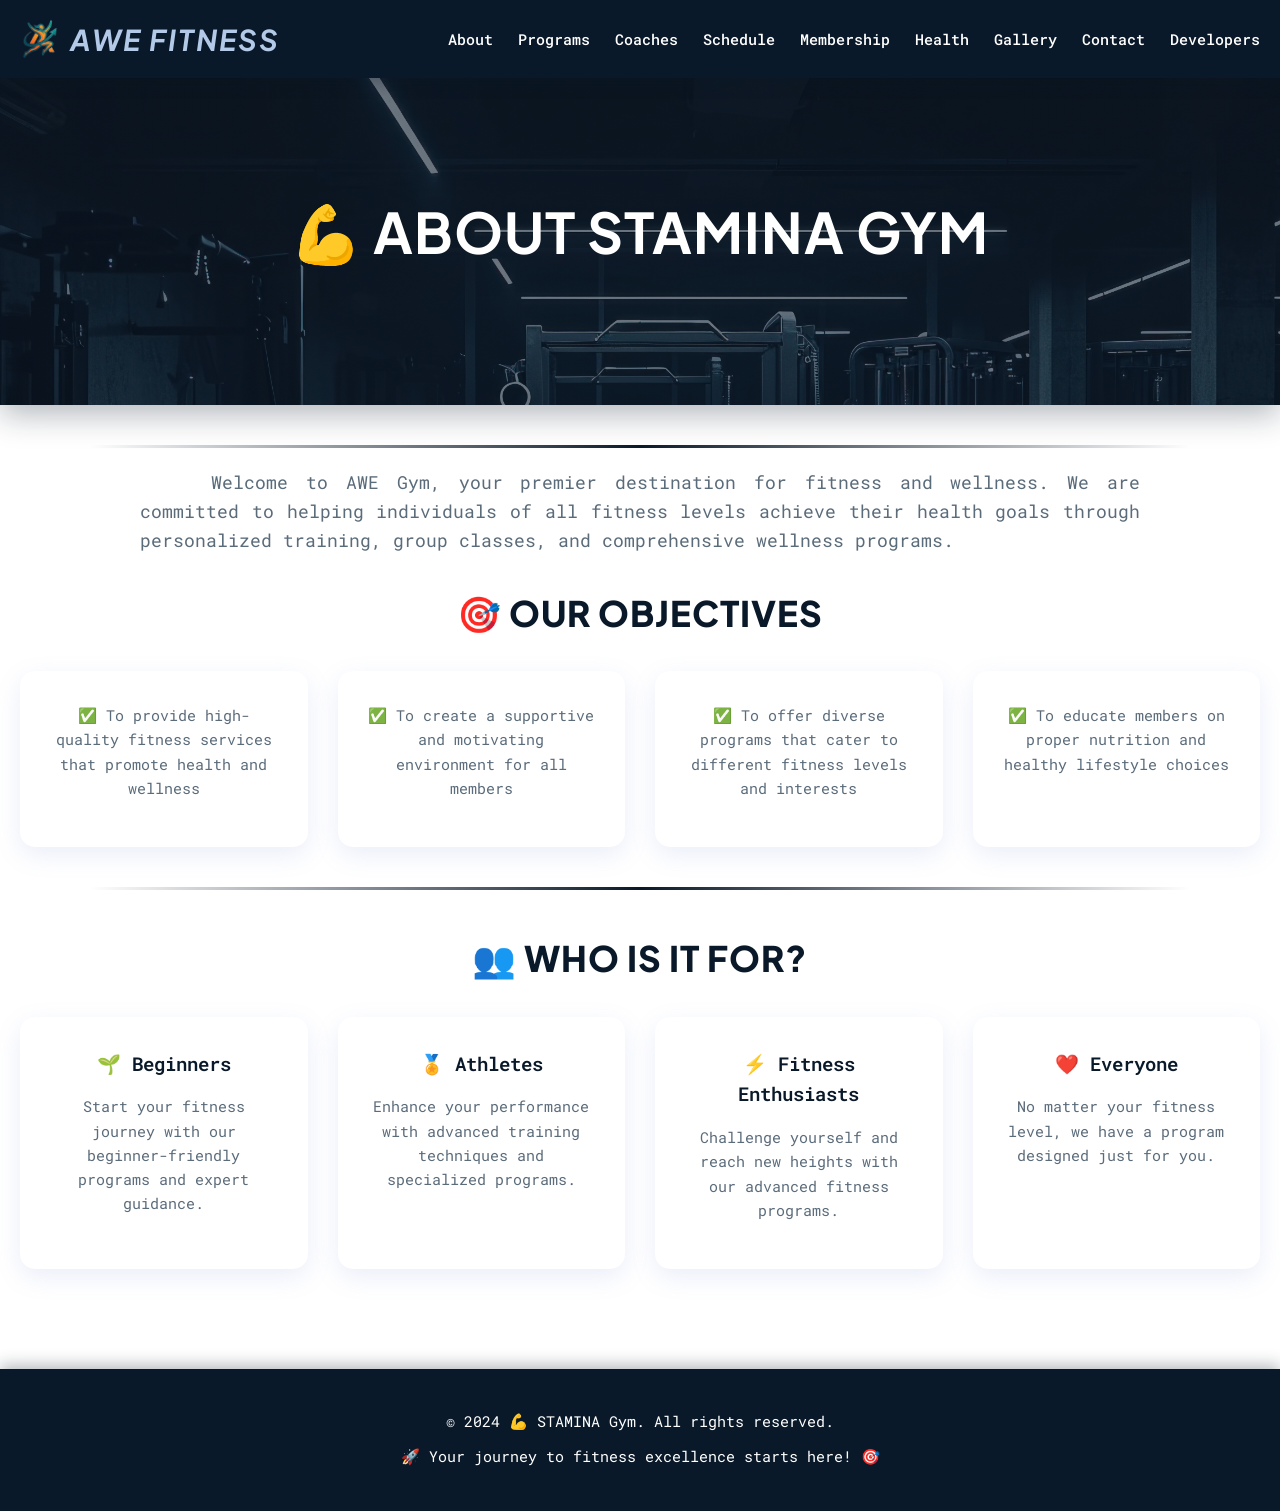
==== about.html @ 187fa086 "ayoko na Co-authored-by: Copilot <copilot@github.com>" ====
<!DOCTYPE html>
<html lang="en">
<head>
    <meta charset="UTF-8">
    <meta name="viewport" content="width=device-width, initial-scale=1.0">
    <title>STAMINA - About</title>
    <link rel="stylesheet" href="css/styles.css">
</head>
<body>
    <header>
        <nav>
            <a href="index.html"><div class="logo"><img src="src/logo.png" alt="AWE Fitness Logo" class="logo-img">AWE Fitness</div></a>
            <ul class="nav-links">
                <li><a href="about.html">About</a></li>
                <li><a href="programs.html">Programs</a></li>
                <li><a href="trainers.html">Coaches</a></li>
                <li><a href="schedule.html">Schedule</a></li>
                <li><a href="membership.html">Membership</a></li>
                <li><a href="health.html">Health</a></li>
                <li><a href="gallery.html">Gallery</a></li>
                <li><a href="contact.html">Contact</a></li>
                <li><a href="developers.html">Developers</a></li>
            </ul>
        </nav>
    </header>

    <main>
        <!-- Hero Section -->
        <section class="hero about-hero">
            <h1>💪 About STAMINA Gym</h1>
        </section>
        <hr style="margin-bottom: -20px;">


        <section>
            <p style="text-align: justify; max-width: 1000px; margin: 0 auto 30px; font-size: large;">
                &nbsp &nbsp Welcome to AWE Gym, your premier destination for fitness and wellness. We are committed to helping individuals of all fitness levels achieve their health goals through personalized training, group classes, and comprehensive wellness programs. 
            </p>
            <h2>🎯 Our Objectives</h2>
            <div class="grid">
                <div class="card">
                    <p>✅ To provide high-quality fitness services that promote health and wellness</p>
                </div>
                <div class="card">
                    <p>✅ To create a supportive and motivating environment for all members</p>
                </div>
                <div class="card">
                    <p>✅ To offer diverse programs that cater to different fitness levels and interests</p>
                </div>
                <div class="card">
                    <p>✅ To educate members on proper nutrition and healthy lifestyle choices</p>
                </div>
            </div>

            <hr>
            <h2>👥 Who is it for?</h2>
            <div class="grid">
                <div class="card">
                    <h3>🌱 Beginners</h3>
                    <p>Start your fitness journey with our beginner-friendly programs and expert guidance.</p>
                </div>
                <div class="card">
                    <h3>🏅 Athletes</h3>
                    <p>Enhance your performance with advanced training techniques and specialized programs.</p>
                </div>
                <div class="card">
                    <h3>⚡ Fitness Enthusiasts</h3>
                    <p>Challenge yourself and reach new heights with our advanced fitness programs.</p>
                </div>
                <div class="card">
                    <h3>❤️ Everyone</h3>
                    <p>No matter your fitness level, we have a program designed just for you.</p>
                </div>
            </div>
        </section>
    </main>

    <footer>
        <p>&copy; 2024 💪 STAMINA Gym. All rights reserved.</p>
        <p>🚀 Your journey to fitness excellence starts here! 🎯</p>
    </footer>
</body>
</html>
---- css/styles.css ----
@import url('https://fonts.googleapis.com/css2?family=Plus+Jakarta+Sans:ital,wght@0,200..800;1,200..800&family=Roboto+Mono:ital,wght@0,100..700;1,100..700&display=swap');

* {
    margin: 0;
    padding: 0;
    box-sizing: border-box;
}

body {
    font-family: "Roboto Mono", monospace;
    line-height: 1.6;
    color: #0A1929;
    background: #FFFFFF;
    min-height: 100vh;
}

/* Header & Navigation */
header {
    background: #0A1929;
    color: #FFFFFF;
    padding: 1rem 0;
    position: sticky;
    top: 0;
    z-index: 100;
    box-shadow: 0 4px 15px rgba(10, 25, 41, 0.3);
}

nav {
    display: flex;
    justify-content: space-between;
    align-items: center;
    max-width: 1400px;
    margin: 0 auto;
    padding: 0 20px;
}

.logo {
    font-family: "Plus Jakarta Sans", sans-serif;
    font-size: 1.8rem;
    font-weight: bold;
    color: #B3C9E8;
    letter-spacing: 2px;
    text-transform: uppercase;
    font-style: italic;
    display: flex;
    align-items: center;
    gap: 10px;
}

.logo-img {
    height: 40px;
    width: auto;
    object-fit: contain;
}

.nav-links {
    display: flex;
    list-style: none;
    gap: 25px;
    align-items: center;
}

.nav-links li {
    margin: 0;
}

a {
    text-decoration: none;
}
.nav-links a {
    color: #FFFFFF;
    text-decoration: none;
    transition: all 0.3s ease;
    font-size: 0.95rem;
    font-weight: 500;
}

.nav-links a:hover {
    color: #B3C9E8;
    transform: translateY(-2px);
}

.btn-signup {
    background: #7B8FD9;
    color: #FFFFFF;
    padding: 10px 22px;
    border-radius: 25px;
    font-weight: bold;
    transition: all 0.3s ease;
    cursor: pointer;
    text-decoration: none;
    border: 2px solid transparent;
    box-shadow: 0 4px 10px rgba(123, 143, 217, 0.3);
}

.btn-signup:hover {
    transform: translateY(-3px);
    box-shadow: 0 6px 15px rgba(123, 143, 217, 0.5);
}

/* Main Content */
main {  
    margin: 0 auto;
    padding: 0;
}

section {
    padding: 40px 20px;
}

hr {
    max-width: 1100px;
    margin: 40px auto;
    height: 3px;
    background: linear-gradient(90deg, rgba(139, 92, 246, 0) 0%, #0A1929 50%, rgba(139, 92, 246, 0) 100%);
    border: none;
}
h1, h2 {
    font-family: "Plus Jakarta Sans", sans-serif;
    color: #0A1929;
    margin-bottom: 30px;
    font-size: 2.2rem;
    text-align: center;
    text-transform: uppercase;
    letter-spacing: 1px;
    font-weight: 800;
}

h3 {
    color: #0A1929;
    margin-bottom: 15px;
    font-size: 1.2rem;
    font-weight: 600;
}

p {
    margin-bottom: 15px;
    color: #5A6B7A;
    font-size: 0.95rem;
    text-align: center;
}

/* Buttons */
.btn {
    display: inline-block;
    background: #7B8FD9;
    color: #FFFFFF;
    padding: 12px 30px;
    text-decoration: none;
    border-radius: 25px;
    font-weight: bold;
    transition: all 0.3s ease;
    border: 2px solid transparent;
    cursor: pointer;
    box-shadow: 0 4px 15px rgba(123, 143, 217, 0.4);
}

.btn:hover {
    transform: translateY(-3px);
    box-shadow: 0 6px 20px rgba(123, 143, 217, 0.6);
}

.btn-outline {
    background-color: transparent;
    color: #7B8FD9;
    border: 2px solid #7B8FD9;
}

.btn-outline:hover {
    background: #7B8FD9;
    color: #FFFFFF;
}

/* Grid & Cards */
.grid {
    display: grid;
    grid-template-columns: repeat(auto-fit, minmax(280px, 1fr));
    gap: 30px;
    margin-top: 30px;
}

.card {
    background: #FFFFFF;
    border-radius: 15px;
    box-shadow: 0 8px 25px rgba(123, 143, 217, 0.15);
    padding: 30px 25px;
    transition: all 0.3s ease;
    text-align: center;
    border: 2px solid transparent;
}

.card:hover {
    transform: translateY(-8px);
    box-shadow: 0 12px 35px rgba(123, 143, 217, 0.25);
    border-color: #7B8FD9;
}

.card.lavender {
    background: #D9D9F2;
}

.card img {
    width: 100%;
    height: 200px;
    object-fit: cover;
    border-radius: 10px;
    margin-bottom: 15px;
}

.flex {
    display: flex;
    flex-wrap: wrap;
    gap: 30px;
    justify-content: space-around;
}

/* Trainer & Member Cards */
.trainer-card, .member-card {
    flex: 1 1 200px;
    background: #D9D9F2;
    border-radius: 15px;
    padding: 25px;
    text-align: center;
    min-width: 200px;
    transition: all 0.3s ease;
    box-shadow: 0 8px 20px rgba(123, 143, 217, 0.2);
}

.trainer-card:hover, .member-card:hover {
    transform: translateY(-5px);
    box-shadow: 0 12px 30px rgba(123, 143, 217, 0.3);
}

.trainer-card img, .member-card img {
    width: 120px;
    height: 120px;
    border-radius: 50%;
    margin-bottom: 15px;
    object-fit: cover;
    border: 4px solid #7B8FD9;
}

.trainer-card h3, .member-card h3 {
    font-size: 1.1rem;
    color: #0A1929;
    font-weight: 600;
}

/* Hero Section */
.hero { 
    background-image: linear-gradient(rgba(10, 25, 41, 0.6), rgba(10, 25, 41, 0.6)), url(../src/background.jpg);
    background-size: cover;
    background-position: center;
    background-attachment: fixed;
    color: #FFFFFF; 
    padding: 120px 20px;              
    min-height: 500px;
    display: flex;
    align-items: center;
    justify-content: center;
    flex-direction: column;
    box-shadow: 0 10px 30px rgba(10, 25, 41, 0.3);
}

.about-hero {
    background-image: linear-gradient(rgba(10, 25, 41, 0.6), rgba(10, 25, 41, 0.6)), url(../src/background.jpg);
    min-height: 0;
    
}
.hero h1 {
    font-size: 3.5rem;
    margin-bottom: 20px;
    font-weight: 700;
    line-height: 1.2;
    color: #FFFFFF;
}

.hero p {
    font-size: 1.3rem;
    margin-bottom: 30px;
    color: #FFFFFF;
}

.hero .btn {
    padding: 15px 40px;
    font-size: 1.1rem;
}

/* Offer boxes */
.offer-box {
    background: #FFFFFF;
    border: 2px solid #7B8FD9;
    border-radius: 15px;
    padding: 35px 25px;
    text-align: center;
    min-height: 180px;
    display: flex;
    flex-direction: column;
    justify-content: center;
    transition: all 0.3s ease;
    box-shadow: 0 8px 20px rgba(123, 143, 217, 0.15);
}

.offer-box:hover {
    transform: translateY(-5px);
    box-shadow: 0 12px 30px rgba(123, 143, 217, 0.25);
}

.offer-box .number {
    font-size: 3.5rem;
    color: #B3C9E8;
    font-weight: bold;
}

.offer-box .label {
    font-size: 1.1rem;
    color: #0A1929;
    margin-top: 10px;
    font-weight: 600;
}

/* Membership Plans */
.membership-plans {
    display: flex;
    justify-content: space-around;
    flex-wrap: wrap;
    gap: 20px;
}

.plan {
    background: #D9D9F2;
    border-radius: 15px;
    padding: 30px 25px;
    text-align: center;
    transition: all 0.3s ease;
    box-shadow: 0 8px 20px rgba(123, 143, 217, 0.2);
    border: 2px solid transparent;
    min-width: 250px;
}

.plan:hover {
    transform: translateY(-8px);
    box-shadow: 0 12px 35px rgba(123, 143, 217, 0.3);
    border-color: #7B8FD9;
}

.plan h3 {
    color: #0A1929;
    margin-bottom: 15px;
    font-size: 1.3rem;
    font-weight: 700;
}

.plan .price {
    font-size: 2.2rem;
    font-weight: bold;
    margin-bottom: 15px;
}

.plan .label {
    font-size: 0.95rem;
    color: #0A1929;
    font-weight: 500;
}

.plan ul {
    list-style: none;
    margin: 20px 0;
    text-align: left;
}

.plan li {
    margin-bottom: 10px;
    font-size: 0.95rem;
    color: #0A1929;
    padding-left: 25px;
    position: relative;
}

.plan li:before {
    content: "✓";
    position: absolute;
    left: 0;
    color: #B3C9E8;
    font-weight: bold;
}

/* Tables */
table {
    width: 100%;
    border-collapse: collapse;
    margin: 20px 0;
    border-radius: 10px;
    overflow: hidden;
    box-shadow: 0 4px 15px rgba(123, 143, 217, 0.15);
}

table th, table td {
    border: 1px solid #C8C8D8;
    padding: 14px 12px;
    text-align: center;
}

table th {
    background: #0A1929;
    color: #FFFFFF;
    font-weight: 600;
}

table tr:nth-child(even) {
    background-color: #F5F5F5;
}

table tr:hover {
    background-color: #E8E8E8;
}

/* Gallery */
.gallery {
    display: grid;
    grid-template-columns: repeat(4, 1fr);
    grid-auto-rows: 250px;
    gap: 20px;
    margin: 20px;
}

.gallery img {
    width: 100%;
    height: 100%;
    object-fit: cover;
    border-radius: 12px;
    transition: all 0.3s ease;
    box-shadow: 0 8px 20px rgba(123, 143, 217, 0.2);
}

/* Variable sizes using nth-child */
.gallery img:nth-child(1) {
    grid-column: span 2;
    grid-row: span 2;
}

.gallery img:nth-child(4) {
    grid-column: span 2;
}

.gallery img:nth-child(5) {
    grid-row: span 2;
}

.gallery img:nth-child(8) {
    grid-column: span 2;
    grid-row: span 2;
}

.gallery img:nth-child(10) {
    grid-column: span 2;
}

.gallery img:nth-child(11) {
    grid-row: span 2;
}

.gallery img:hover {
    transform: scale(1.08);
    box-shadow: 0 12px 30px rgba(123, 143, 217, 0.3);
}

/* Forms */
form {
    background: #F5F5F5;
    padding: 40px;
    border-radius: 15px;
    max-width: 500px;
    margin: 20px auto;
    box-shadow: 0 8px 25px rgba(123, 143, 217, 0.2);
}

.form-group {
    margin-bottom: 25px;
}

form label {
    display: block;
    margin-bottom: 8px;
    font-weight: bold;
    color: #0A1929;
    font-size: 0.95rem;
}

form input, form textarea, form select {
    width: 100%;
    padding: 12px 15px;
    border: 2px solid #C8C8D8;
    border-radius: 8px;
    font-family: inherit;
    font-size: 1rem;
    transition: all 0.3s ease;
    background-color: #FFFFFF;
}

form input:focus, form textarea:focus, form select:focus {
    outline: none;
    border-color: #7B8FD9;
    box-shadow: 0 0 8px rgba(123, 143, 217, 0.4);
}

form button {
    width: 100%;
    padding: 14px;
    background: #7B8FD9;
    color: #FFFFFF;
    border: none;
    border-radius: 8px;
    font-weight: bold;
    cursor: pointer;
    transition: all 0.3s ease;
    font-size: 1rem;
    box-shadow: 0 4px 15px rgba(123, 143, 217, 0.4);
}

form button:hover {
    transform: translateY(-2px);
    box-shadow: 0 6px 20px rgba(123, 143, 217, 0.6);
}

/* Footer */
footer {
    background: #0A1929;
    color: #FFFFFF;
    padding: 40px 20px;
    margin-top: 60px;
    text-align: center;
    box-shadow: 0 -4px 15px rgba(10, 25, 41, 0.3);
}

footer p {
    color: #FFFFFF;
    margin-bottom: 10px;
    font-size: 0.95rem;
}

/* Video Container */
.video-container {
    position: relative;
    padding-bottom: 56.25%;
    height: 0;
    overflow: hidden;
    margin: 20px 0;
    border-radius: 10px;
    box-shadow: 0 4px 15px rgba(123, 143, 217, 0.2);
}

.video-container iframe {
    position: absolute;
    top: 0;
    left: 0;
    width: 100%;
    height: 100%;
    border-radius: 10px;
}

/* Audio Container */
.audio-container {
    margin: 20px 0;
    padding: 20px;
    background: #F5F5F5;
    border-radius: 10px;
    box-shadow: 0 4px 15px rgba(123, 143, 217, 0.1);
}

/* Map Container */
.map-container {
    margin: 20px 0;
    border-radius: 10px;
    overflow: hidden;
    box-shadow: 0 4px 15px rgba(123, 143, 217, 0.2);
}

.map-container iframe {
    border-radius: 10px;
}

/* Responsive Design */
@media (max-width: 768px) {
    nav {
        flex-direction: column;
        gap: 15px;
    }
    
    .nav-links {
        flex-direction: column;
        gap: 10px;
        width: 100%;
        text-align: center;
    }
    
    .nav-links li {
        margin: 0;
    }
    
    .grid {
        grid-template-columns: 1fr;
    }
    
    .gallery {
        grid-template-columns: repeat(2, 1fr);
        grid-auto-rows: 200px;
    }

    .gallery img:nth-child(1),
    .gallery img:nth-child(4),
    .gallery img:nth-child(5),
    .gallery img:nth-child(8),
    .gallery img:nth-child(10),
    .gallery img:nth-child(11) {
        grid-column: span 1;
        grid-row: span 1;
    }
    
    .flex, .membership-plans {
        flex-direction: column;
    }
    
    .hero h1 {
        font-size: 2rem;
    }
    
    h1, h2 {
        font-size: 1.5rem;
    }
    
    .plan {
        width: 100%;
        min-width: auto;
    }
}

/* Tablet & Extra Small Devices */
@media (max-width: 480px) {
    .gallery {
        grid-template-columns: 1fr;
        grid-auto-rows: 180px;
    }

    .gallery img:nth-child(1),
    .gallery img:nth-child(4),
    .gallery img:nth-child(5),
    .gallery img:nth-child(8),
    .gallery img:nth-child(10),
    .gallery img:nth-child(11) {
        grid-column: span 1;
        grid-row: span 1;
    }
}
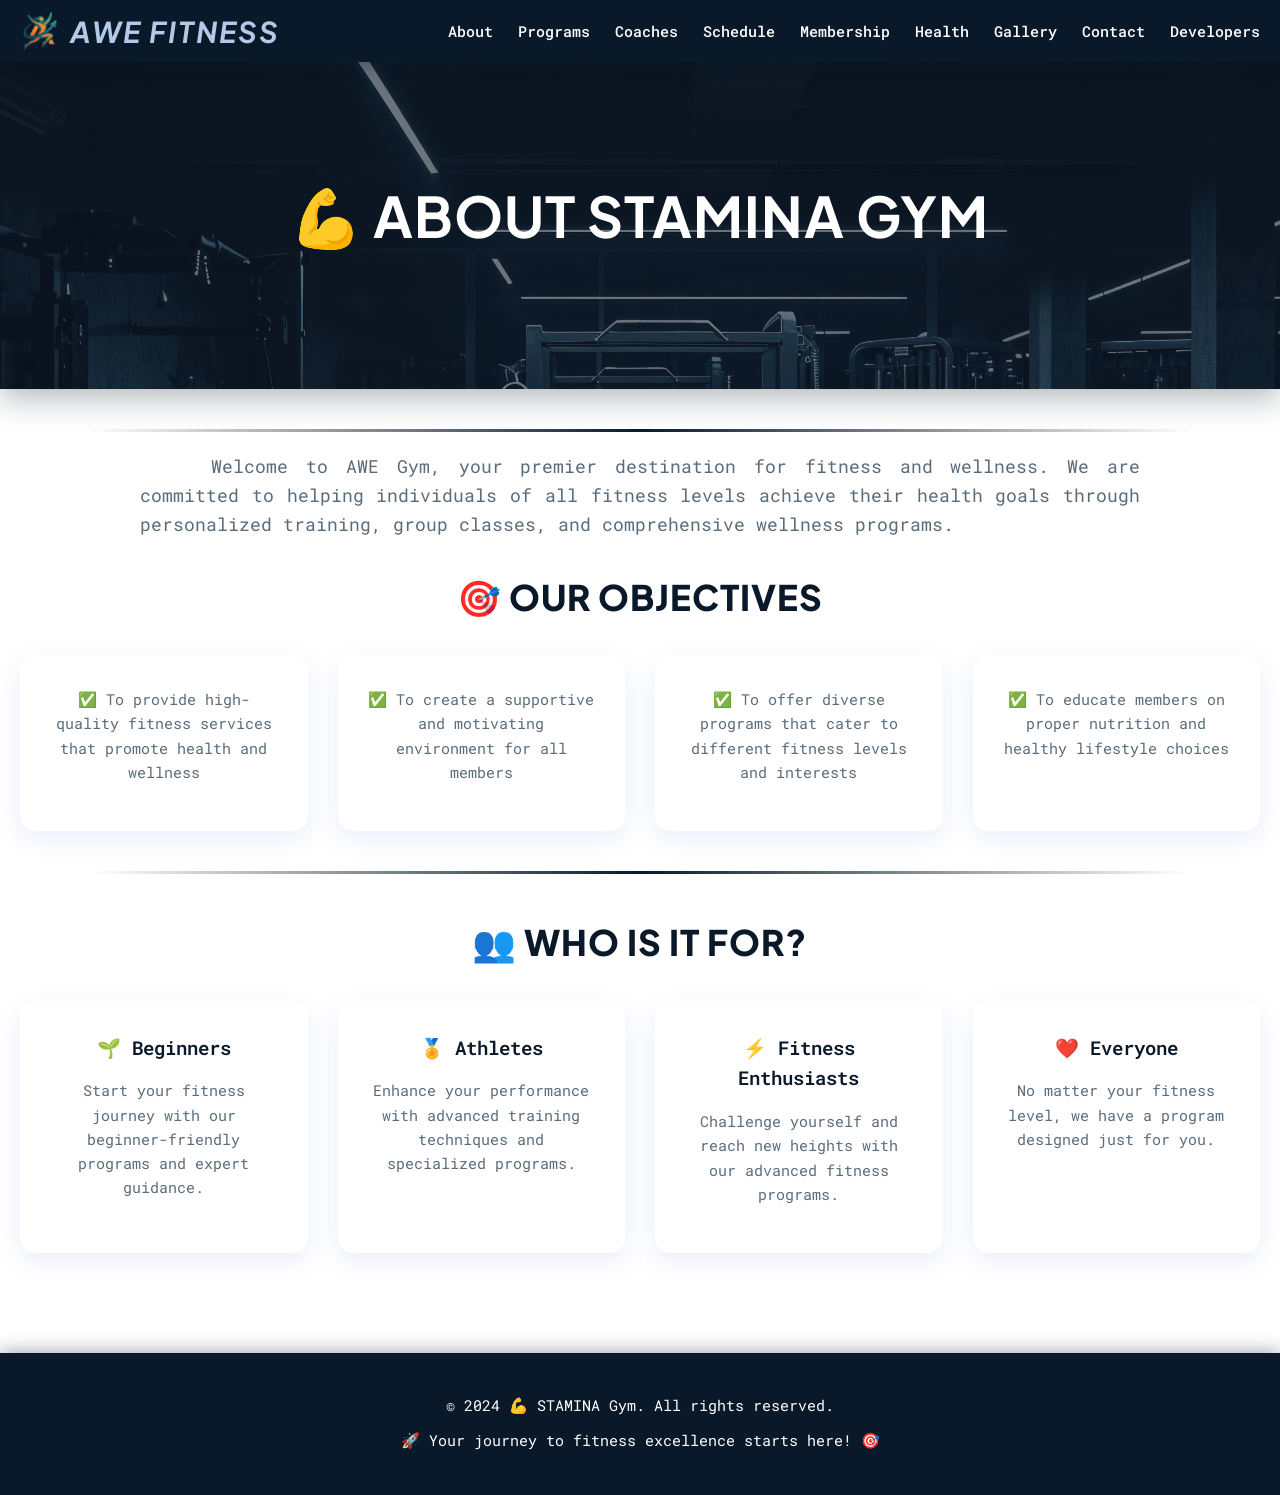
==== commit ded2badc: "jusq Co-authored-by: TaikiCantCode <wilbertcruz750@gmail.com>  Co-authored-by: Copilot <copilot@gith" ====
--- a/about.html
+++ b/about.html
@@ -10,6 +10,12 @@
     <header>
         <nav>
             <a href="index.html"><div class="logo"><img src="src/logo.png" alt="AWE Fitness Logo" class="logo-img">AWE Fitness</div></a>
+            <input type="checkbox" id="hamburger" class="hamburger-toggle" />
+            <label for="hamburger" class="hamburger-label">
+                <span></span>
+                <span></span>
+                <span></span>
+            </label>
             <ul class="nav-links">
                 <li><a href="about.html">About</a></li>
                 <li><a href="programs.html">Programs</a></li>
--- a/css/styles.css
+++ b/css/styles.css
@@ -19,7 +19,7 @@
 header {
     background: #0A1929;
     color: #FFFFFF;
-    padding: 1rem 0;
+    padding: 8px 0;
     position: sticky;
     top: 0;
     z-index: 100;
@@ -581,10 +581,618 @@
     border-radius: 10px;
 }
 
+/* Health Page Layout */
+.health-container {
+    display: flex;
+    gap: 40px;
+    max-width: 1400px;
+    margin: 0 auto;
+    padding: 40px 20px;
+}
+
+.health-sidebar {
+    flex: 0 0 300px;
+    background: #F5F5F5;
+    padding: 30px 20px;
+    border-radius: 10px;
+    height: fit-content;
+    position: sticky;
+    top: 120px;
+}
+
+.sidebar-header {
+    background: #7B8FD9;
+    color: #FFFFFF;
+    padding: 12px 15px;
+    border-radius: 8px;
+    font-weight: bold;
+    font-size: 1.1rem;
+    margin-bottom: 20px;
+    text-align: center;
+}
+
+.sidebar-section {
+    margin-bottom: 15px;
+}
+
+.sidebar-section h3 {
+    margin: 0;
+    font-size: 1rem;
+}
+
+.sidebar-link {
+    color: #0A1929;
+    text-decoration: none;
+    font-weight: 600;
+    transition: all 0.3s ease;
+    display: block;
+    padding: 8px 0;
+}
+
+.sidebar-link:hover,
+.sidebar-link.active {
+    color: #7B8FD9;
+    padding-left: 10px;
+}
+
+.sidebar-submenu {
+    list-style: none;
+    margin-top: 10px;
+    padding-left: 0;
+}
+
+.sidebar-submenu li {
+    margin: 8px 0;
+    padding-left: 15px;
+}
+
+.sidebar-submenu li a {
+    color: #5A6B7A;
+    text-decoration: none;
+    font-size: 0.95rem;
+    transition: all 0.3s ease;
+}
+
+.sidebar-submenu li a:hover {
+    color: #7B8FD9;
+    font-weight: 600;
+}
+
+.sidebar-divider {
+    border: none;
+    border-top: 2px solid #D9D9F2;
+    margin: 20px 0;
+}
+
+.health-content {
+    flex: 1;
+    min-width: 0;
+}
+
+.content-section {
+    margin-bottom: 40px;
+}
+
+.content-section h2 {
+    color: #0A1929;
+    margin-bottom: 20px;
+    font-size: 1.8rem;
+    text-transform: none;
+    letter-spacing: normal;
+}
+
+.content-section h3 {
+    color: #0A1929;
+    margin-bottom: 15px;
+    font-size: 1.3rem;
+}
+
+.content-section p {
+    color: #5A6B7A;
+    margin-bottom: 15px;
+    line-height: 1.8;
+}
+
+.content-section ul {
+    color: #5A6B7A;
+    margin-left: 25px;
+    margin-bottom: 15px;
+}
+
+/* Hamburger Menu - CSS Only */
+.hamburger-toggle {
+    display: none;
+}
+
+.hamburger-label {
+    display: none;
+    flex-direction: column;
+    cursor: pointer;
+    gap: 6px;
+    padding: 8px;
+}
+
+.hamburger-label span {
+    width: 25px;
+    height: 3px;
+    background: #FFFFFF;
+    border-radius: 2px;
+    transition: all 0.3s ease;
+}
+
+.hamburger-toggle:checked ~ .hamburger-label span:nth-child(1) {
+    transform: rotate(45deg) translate(10px, 10px);
+}
+
+.hamburger-toggle:checked ~ .hamburger-label span:nth-child(2) {
+    opacity: 0;
+}
+
+.hamburger-toggle:checked ~ .hamburger-label span:nth-child(3) {
+    transform: rotate(-45deg) translate(8px, -8px);
+}
+
+.hamburger-toggle:checked ~ .nav-links {
+    max-height: 500px;
+    border-top: 2px solid #7B8FD9;
+}
+
+/* Responsive Design - Tablet and below */
+@media (max-width: 1024px) {
+    .gallery {
+        grid-template-columns: repeat(3, 1fr);
+        grid-auto-rows: 200px;
+    }
+    
+    .gallery img:nth-child(1) {
+        grid-column: span 1;
+        grid-row: span 1;
+    }
+    
+    .gallery img:nth-child(8) {
+        grid-column: span 1;
+        grid-row: span 1;
+    }
+    
+    .health-container {
+        flex-direction: column;
+        gap: 30px;
+    }
+    
+    .health-sidebar {
+        flex: 1;
+        position: static;
+        top: auto;
+    }
+}
+
+/* Responsive Design - Mobile (768px and below) */
+@media (max-width: 768px) {
+    /* Navigation */
+    .hamburger-label {
+        display: flex;
+    }
+    
+    .nav-links {
+        position: absolute;
+        top: 65px;
+        left: 0;
+        right: 0;
+        background: #0A1929;
+        flex-direction: column;
+        gap: 0;
+        width: 100%;
+        max-height: 0;
+        overflow: hidden;
+        transition: max-height 0.3s ease;
+        list-style: none;
+    }
+    
+    .nav-links li {
+        border-bottom: 1px solid rgba(179, 201, 232, 0.2);
+        margin: 0;
+    }
+    
+    .nav-links a {
+        display: block;
+        padding: 15px 20px;
+    }
+    
+    nav {
+        position: relative;
+    }
+    
+    /* Hero Section */
+    .hero h1 {
+        font-size: 2rem;
+    }
+    
+    .hero p {
+        font-size: 1rem;
+    }
+    
+    .hero {
+        padding: 80px 20px;
+        min-height: 350px;
+    }
+    
+    /* Headings */
+    h1, h2 {
+        font-size: 1.8rem;
+    }
+    
+    h3 {
+        font-size: 1rem;
+    }
+    
+    /* Grid Layout */
+    .grid {
+        grid-template-columns: 1fr;
+    }
+    
+    /* Membership Plans */
+    .membership-plans {
+        flex-direction: column;
+    }
+    
+    .plan {
+        min-width: auto;
+        width: 100%;
+    }
+    
+    /* Flex Layout */
+    .flex {
+        flex-direction: column;
+        gap: 20px;
+    }
+    
+    .trainer-card, .member-card {
+        flex: 1 1 100%;
+        min-width: auto;
+    }
+    
+    /* Gallery */
+    .gallery {
+        grid-template-columns: repeat(2, 1fr);
+        grid-auto-rows: 150px;
+        gap: 15px;
+        margin: 15px;
+    }
+    
+    .gallery img:nth-child(1) {
+        grid-column: span 1;
+        grid-row: span 1;
+    }
+    
+    .gallery img:nth-child(4) {
+        grid-column: span 1;
+    }
+    
+    .gallery img:nth-child(5) {
+        grid-row: span 1;
+    }
+    
+    .gallery img:nth-child(8) {
+        grid-column: span 1;
+        grid-row: span 1;
+    }
+    
+    .gallery img:nth-child(10) {
+        grid-column: span 1;
+    }
+    
+    .gallery img:nth-child(11) {
+        grid-row: span 1;
+    }
+    
+    /* Form */
+    form {
+        padding: 25px;
+        max-width: 100%;
+    }
+    
+    /* Table */
+    table {
+        font-size: 0.85rem;
+    }
+    
+    table th, table td {
+        padding: 10px 8px;
+    }
+    
+    /* Section Padding */
+    section {
+        padding: 30px 15px;
+    }
+    
+    /* Offer Box */
+    .offer-box .number {
+        font-size: 2.5rem;
+    }
+    
+    .offer-box {
+        padding: 25px 15px;
+        min-height: 140px;
+    }
+}
+
+/* Responsive Design - Small Mobile (480px and below) */
+@media (max-width: 480px) {
+    /* Navigation */
+    header {
+        padding: 5px 0;
+    }
+    
+    nav {
+        padding: 0 10px;
+    }
+    
+    .logo {
+        font-size: 1.2rem;
+        letter-spacing: 0;
+    }
+    
+    .logo-img {
+        height: 30px;
+    }
+    
+    .nav-links {
+        top: 55px;
+    }
+    
+    /* Hero Section */
+    .hero h1 {
+        font-size: 1.5rem;
+        margin-bottom: 15px;
+    }
+    
+    .hero p {
+        font-size: 0.9rem;
+        margin-bottom: 20px;
+    }
+    
+    .hero {
+        padding: 60px 15px;
+        min-height: 280px;
+    }
+    
+    .hero .btn {
+        padding: 12px 25px;
+        font-size: 0.95rem;
+    }
+    
+    /* Headings */
+    h1, h2 {
+        font-size: 1.4rem;
+        margin-bottom: 20px;
+    }
+    
+    h3 {
+        font-size: 0.95rem;
+    }
+    
+    /* Text */
+    p {
+        font-size: 0.9rem;
+    }
+    
+    /* Section */
+    section {
+        padding: 20px 10px;
+    }
+    
+    /* Buttons */
+    .btn {
+        padding: 10px 20px;
+        font-size: 0.9rem;
+    }
+    
+    /* Offer Box */
+    .offer-box {
+        padding: 20px 10px;
+        min-height: 120px;
+    }
+    
+    .offer-box .number {
+        font-size: 2rem;
+    }
+    
+    .offer-box .label {
+        font-size: 0.95rem;
+    }
+    
+    /* Gallery */
+    .gallery {
+        grid-template-columns: 1fr;
+        grid-auto-rows: 150px;
+        margin: 10px;
+    }
+    
+    .gallery img {
+        grid-column: span 1 !important;
+        grid-row: span 1 !important;
+    }
+    
+    /* Card */
+    .card {
+        padding: 20px 15px;
+    }
+    
+    /* Form */
+    form {
+        padding: 20px;
+        margin: 15px auto;
+    }
+    
+    .form-group {
+        margin-bottom: 20px;
+    }
+    
+    form input, form textarea, form select {
+        padding: 10px 12px;
+        font-size: 0.95rem;
+    }
+    
+    /* Trainer Card */
+    .trainer-card, .member-card {
+        padding: 20px 15px;
+    }
+    
+    .trainer-card img, .member-card img {
+        width: 100px;
+        height: 100px;
+    }
+    
+    /* Video Container */
+    .video-container {
+        margin: 15px 0;
+    }
+    
+    /* Footer */
+    footer {
+        padding: 30px 15px;
+    }
+    
+    footer p {
+        font-size: 0.9rem;
+    }
+}
+
+.content-section ul li {
+    margin-bottom: 10px;
+    line-height: 1.6;
+}
+
+.content-with-image {
+    display: flex;
+    gap: 30px;
+    align-items: flex-start;
+    margin-top: 20px;
+}
+
+.content-with-image img {
+    flex: 0 0 350px;
+    height: 250px;
+    object-fit: cover;
+    border-radius: 12px;
+    box-shadow: 0 8px 20px rgba(123, 143, 217, 0.2);
+}
+
+.content-text {
+    flex: 1;
+}
+
+.diet-grid {
+    display: grid;
+    grid-template-columns: repeat(2, 1fr);
+    gap: 25px;
+    margin-top: 25px;
+}
+
+.diet-card {
+    background: #FFFFFF;
+    border-radius: 12px;
+    overflow: hidden;
+    box-shadow: 0 8px 20px rgba(123, 143, 217, 0.15);
+    transition: all 0.3s ease;
+}
+
+.diet-card:hover {
+    transform: translateY(-8px);
+    box-shadow: 0 12px 30px rgba(123, 143, 217, 0.3);
+}
+
+.diet-card img {
+    width: 100%;
+    height: 500px;
+    object-fit: cover;
+}
+
+.diet-card h3 {
+    padding: 15px 20px 0;
+    margin-bottom: 10px;
+    font-size: 1.1rem;
+}
+
+.diet-card p {
+    padding: 0 20px 20px;
+    font-size: 0.95rem;
+    margin: 0;
+}
+
+.wellness-grid {
+    display: grid;
+    grid-template-columns: repeat(2, 1fr);
+    gap: 25px;
+    margin-top: 25px;
+}
+
+.wellness-card {
+    background: #FFFFFF;
+    border-radius: 12px;
+    overflow: hidden;
+    box-shadow: 0 8px 20px rgba(123, 143, 217, 0.15);
+    transition: all 0.3s ease;
+}
+
+.wellness-card:hover {
+    transform: translateY(-8px);
+    box-shadow: 0 12px 30px rgba(123, 143, 217, 0.3);
+}
+
+.wellness-card img {
+    width: 100%;
+    height: 500px;
+    object-fit: cover;
+}
+
+.wellness-card h3 {
+    padding: 15px 20px 0;
+    margin-bottom: 10px;
+    font-size: 1.1rem;
+}
+
+.wellness-card p {
+    padding: 0 20px 20px;
+    font-size: 0.95rem;
+    margin: 0;
+}
+
+.content-divider {
+    border: none;
+    border-top: 2px solid #E5E5E5;
+    margin: 40px 0;
+}
+
+/* Responsive Health Page */
+@media (max-width: 1024px) {
+    .health-container {
+        gap: 30px;
+    }
+    
+    .health-sidebar {
+        flex: 0 0 250px;
+    }
+    
+    .diet-grid,
+    .wellness-grid {
+        grid-template-columns: 1fr;
+    }
+    
+    .content-with-image {
+        flex-direction: column;
+    }
+    
+    .content-with-image img {
+        flex: 0 0 auto;
+        width: 100%;
+    }
+}
+
 /* Responsive Design */
+
 @media (max-width: 768px) {
     nav {
-        flex-direction: column;
         gap: 15px;
     }
     
@@ -618,6 +1226,22 @@
         grid-row: span 1;
     }
     
+    .health-container {
+        flex-direction: column;
+        gap: 30px;
+    }
+    
+    .health-sidebar {
+        flex: 1;
+        position: static;
+        top: auto;
+    }
+    
+    .diet-grid,
+    .wellness-grid {
+        grid-template-columns: 1fr;
+    }
+    
     .flex, .membership-plans {
         flex-direction: column;
     }
@@ -652,4 +1276,21 @@
         grid-column: span 1;
         grid-row: span 1;
     }
+    
+    .health-sidebar {
+        padding: 20px 15px;
+    }
+    
+    .sidebar-header {
+        font-size: 1rem;
+        padding: 10px 12px;
+    }
+    
+    .content-with-image {
+        gap: 15px;
+    }
+    
+    .content-with-image img {
+        flex: 0 0 100%;
+    }
 }
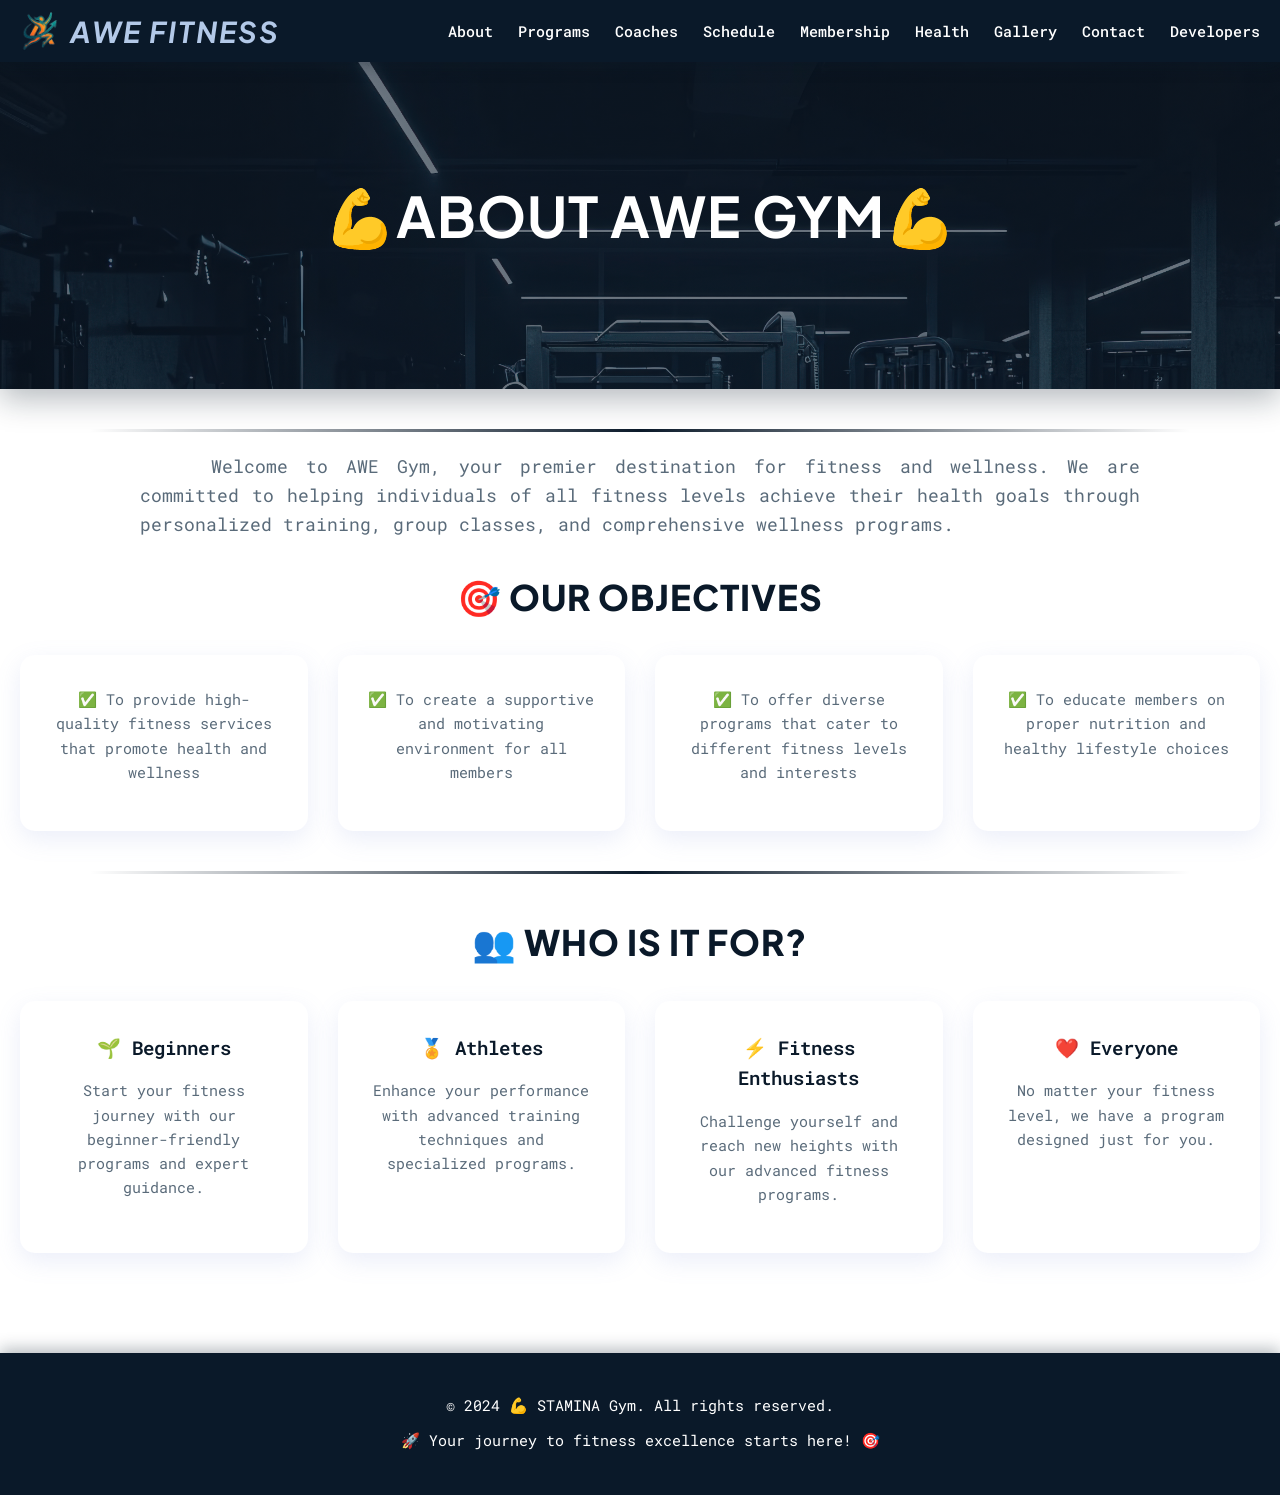
==== commit 04dbc752: "labubu Co-authored-by: Copilot <copilot@github.com>" ====
--- a/about.html
+++ b/about.html
@@ -33,7 +33,7 @@
     <main>
         <!-- Hero Section -->
         <section class="hero about-hero">
-            <h1>💪 About STAMINA Gym</h1>
+            <h1>💪About AWE Gym💪</h1>
         </section>
         <hr style="margin-bottom: -20px;">
 
--- a/css/styles.css
+++ b/css/styles.css
@@ -254,8 +254,7 @@
     background-position: center;
     background-attachment: fixed;
     color: #FFFFFF; 
-    padding: 120px 20px;              
-    min-height: 500px;
+    padding: 120px 20px;
     display: flex;
     align-items: center;
     justify-content: center;
@@ -265,9 +264,9 @@
 
 .about-hero {
     background-image: linear-gradient(rgba(10, 25, 41, 0.6), rgba(10, 25, 41, 0.6)), url(../src/background.jpg);
-    min-height: 0;
-    
-}
+}
+
+
 .hero h1 {
     font-size: 3.5rem;
     margin-bottom: 20px;
@@ -1115,6 +1114,7 @@
 }
 
 .diet-card p {
+    text-align: justify;
     padding: 0 20px 20px;
     font-size: 0.95rem;
     margin: 0;
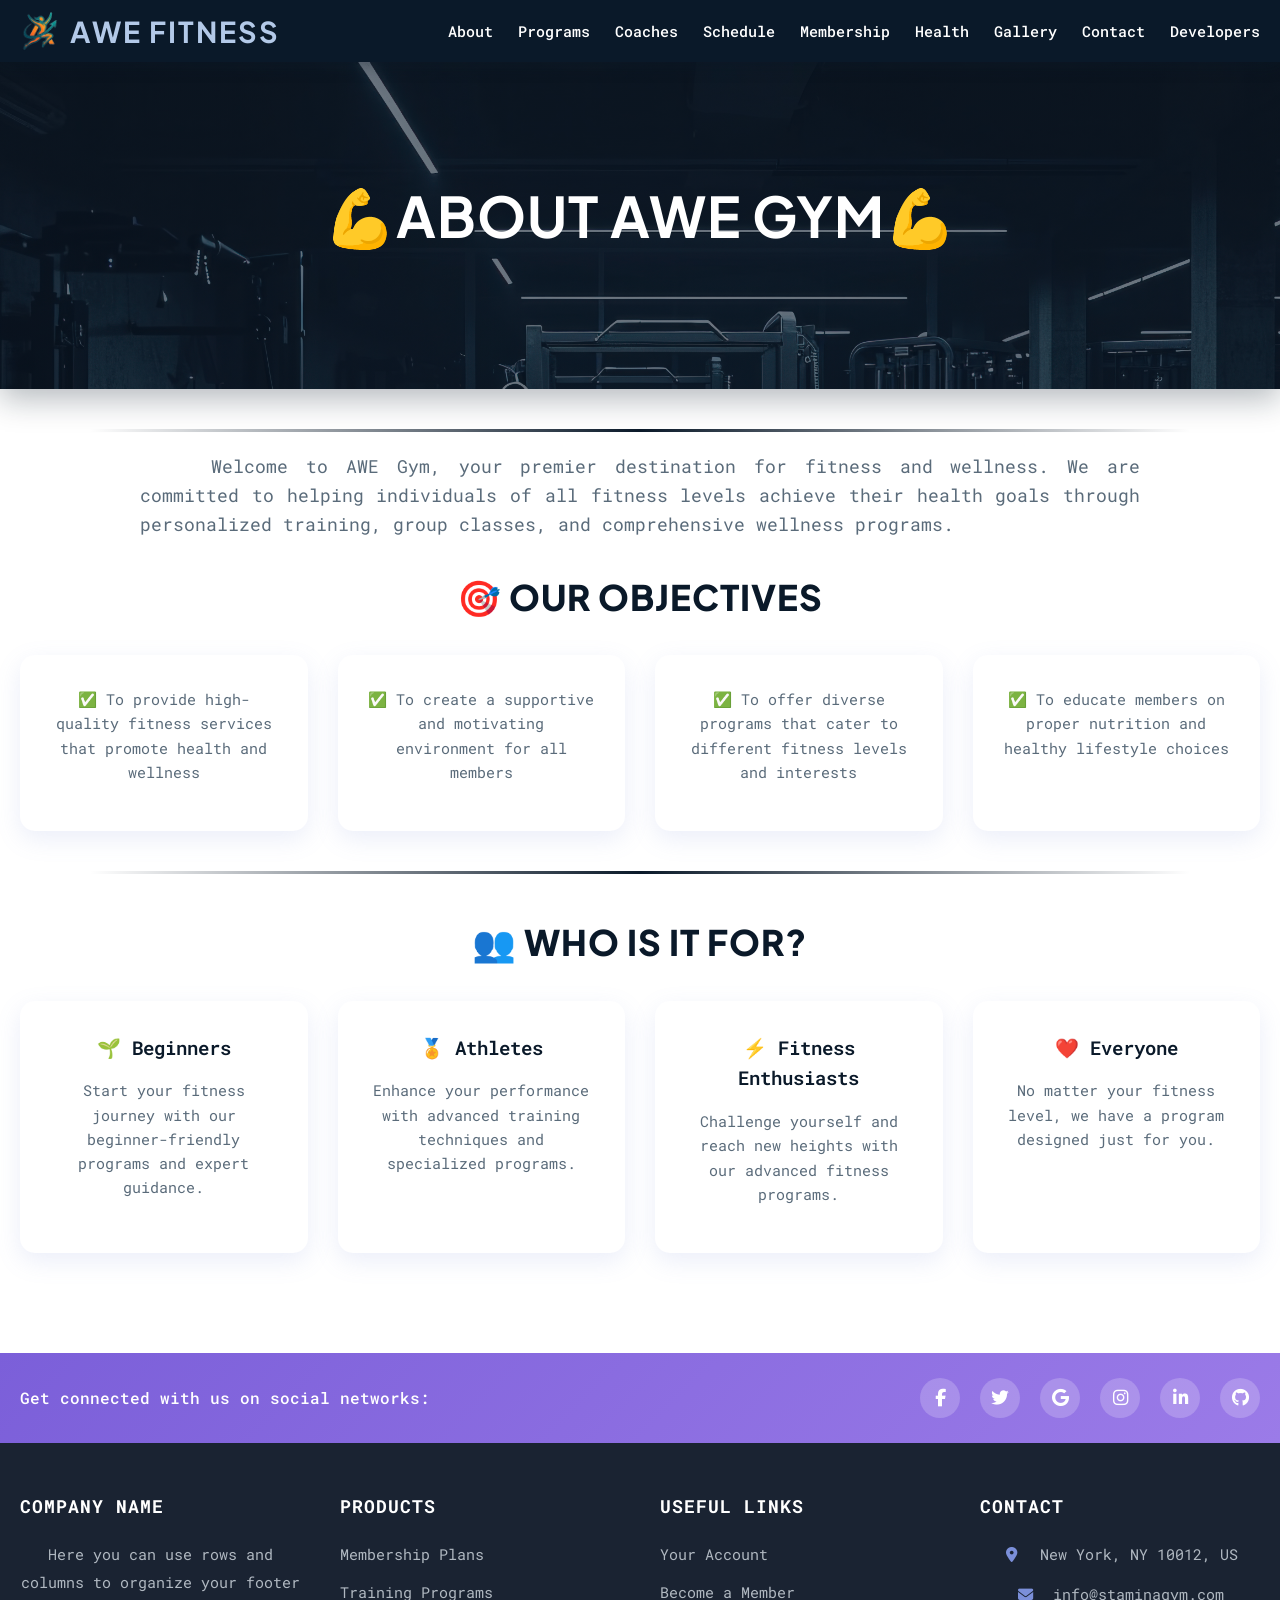
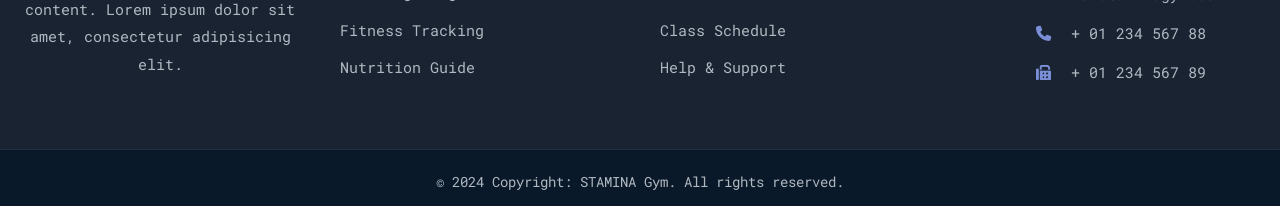
==== commit 354c6fdd: "img gonna kms Co-authored-by: Copilot <copilot@github.com>" ====
--- a/about.html
+++ b/about.html
@@ -82,8 +82,58 @@
     </main>
 
     <footer>
-        <p>&copy; 2024 💪 STAMINA Gym. All rights reserved.</p>
-        <p>🚀 Your journey to fitness excellence starts here! 🎯</p>
+        <!-- Social Media Banner -->
+        <div class="footer-social-banner">
+            <p>Get connected with us on social networks:</p>
+            <div class="social-icons">
+                <a href="#" aria-label="Facebook"><i class="fab fa-facebook-f"></i></a>
+                <a href="#" aria-label="Twitter"><i class="fab fa-twitter"></i></a>
+                <a href="#" aria-label="Google"><i class="fab fa-google"></i></a>
+                <a href="#" aria-label="Instagram"><i class="fab fa-instagram"></i></a>
+                <a href="#" aria-label="LinkedIn"><i class="fab fa-linkedin-in"></i></a>
+                <a href="#" aria-label="GitHub"><i class="fab fa-github"></i></a>
+            </div>
+        </div>
+
+        <!-- Footer Content -->
+        <div class="footer-content">
+            <div class="footer-column">
+                <h4>COMPANY NAME</h4>
+                <p>Here you can use rows and columns to organize your footer content. Lorem ipsum dolor sit amet, consectetur adipisicing elit.</p>
+            </div>
+            <div class="footer-column">
+                <h4>PRODUCTS</h4>
+                <ul>
+                    <li><a href="#">Membership Plans</a></li>
+                    <li><a href="#">Training Programs</a></li>
+                    <li><a href="#">Fitness Tracking</a></li>
+                    <li><a href="#">Nutrition Guide</a></li>
+                </ul>
+            </div>
+            <div class="footer-column">
+                <h4>USEFUL LINKS</h4>
+                <ul>
+                    <li><a href="#">Your Account</a></li>
+                    <li><a href="#">Become a Member</a></li>
+                    <li><a href="#">Class Schedule</a></li>
+                    <li><a href="#">Help & Support</a></li>
+                </ul>
+            </div>
+            <div class="footer-column">
+                <h4>CONTACT</h4>
+                <p><i class="fas fa-map-marker-alt"></i> New York, NY 10012, US</p>
+                <p><i class="fas fa-envelope"></i> info@staminagym.com</p>
+                <p><i class="fas fa-phone"></i> + 01 234 567 88</p>
+                <p><i class="fas fa-fax"></i> + 01 234 567 89</p>
+            </div>
+        </div>
+
+        <!-- Copyright -->
+        <div class="footer-copyright">
+            <p>&copy; 2024 Copyright: STAMINA Gym. All rights reserved.</p>
+        </div>
     </footer>
+
+    <link rel="stylesheet" href="https://cdnjs.cloudflare.com/ajax/libs/font-awesome/6.4.0/css/all.min.css">
 </body>
 </html>
--- a/css/styles.css
+++ b/css/styles.css
@@ -42,7 +42,6 @@
     color: #B3C9E8;
     letter-spacing: 2px;
     text-transform: uppercase;
-    font-style: italic;
     display: flex;
     align-items: center;
     gap: 10px;
@@ -68,17 +67,47 @@
 a {
     text-decoration: none;
 }
+
+/* Navbar link animations */
+@keyframes underlineExpand {
+    from {
+        width: 0;
+        left: 0;
+    }
+    to {
+        width: 100%;
+        left: 0;
+    }
+}
+
 .nav-links a {
     color: #FFFFFF;
     text-decoration: none;
     transition: all 0.3s ease;
     font-size: 0.95rem;
     font-weight: 500;
+    position: relative;
+    padding-bottom: 8px;
+}
+
+.nav-links a::after {
+    content: '';
+    position: absolute;
+    bottom: 0;
+    left: 0;
+    width: 0;
+    height: 2px;
+    background: linear-gradient(90deg, #B3C9E8, #7B8FD9);
+    transition: width 0.4s ease;
 }
 
 .nav-links a:hover {
     color: #B3C9E8;
     transform: translateY(-2px);
+}
+
+.nav-links a:hover::after {
+    width: 100%;
 }
 
 .btn-signup {
@@ -107,6 +136,11 @@
 
 section {
     padding: 40px 20px;
+}
+
+section:has(.workout-fuel-header) {
+    background: #0A1929;
+    color: #FFFFFF;
 }
 
 hr {
@@ -415,6 +449,198 @@
     background-color: #E8E8E8;
 }
 
+/* Trainer Schedule Table */
+.trainer-schedule {
+    background: #1a1a2e;
+}
+
+.trainer-schedule th {
+    background: #0A1929;
+    color: #FFFFFF;
+    text-transform: uppercase;
+    font-weight: 700;
+    font-size: 0.85rem;
+    letter-spacing: 1px;
+}
+
+.trainer-schedule tbody tr {
+    background: #1a1a2e;
+    color: #FFFFFF;
+}
+
+.trainer-schedule tbody tr:nth-child(even) {
+    background: #252d44;
+}
+
+.trainer-schedule tbody tr:hover {
+    background: #2d3757;
+}
+
+.trainer-schedule td {
+    border-color: #3a4558;
+    padding: 16px 12px;
+    color: #FFFFFF;
+}
+
+.trainer-schedule .trainer-name {
+    color: #FF6B35;
+    font-weight: 600;
+    text-align: left;
+}
+
+.trainer-schedule .specialty {
+    text-transform: uppercase;
+    font-weight: 700;
+    font-size: 0.8rem;
+    padding: 6px 12px;
+    border-radius: 4px;
+    display: inline-block;
+    text-align: center;
+}
+
+.trainer-schedule .specialty.strength {
+    background: #FF6B35;
+    color: #FFFFFF;
+}
+
+.trainer-schedule .specialty.hiit {
+    background: #F7931E;
+    color: #FFFFFF;
+}
+
+.trainer-schedule .specialty.flex {
+    background: #00D4FF;
+    color: #0A1929;
+}
+
+.trainer-schedule .specialty.nutrition {
+    background: #A4D65E;
+    color: #0A1929;
+}
+
+.trainer-schedule .available {
+    color: #00D966;
+    font-weight: 600;
+}
+
+/* Workout Fuel - Training Audio */
+.workout-fuel-header {
+    text-align: center;
+    margin-bottom: 40px;
+}
+
+.workout-fuel-header p:first-child {
+    color: #FF6B35;
+    font-weight: 700;
+    letter-spacing: 2px;
+    text-transform: uppercase;
+    font-size: 0.85rem;
+    margin-bottom: 10px;
+}
+
+.workout-fuel-header h2 {
+    font-size: 2.8rem;
+    color: #FFFFFF;
+    margin-bottom: 15px;
+    text-transform: uppercase;
+    letter-spacing: 2px;
+}
+
+.workout-fuel-header .workout-fuel-subtitle {
+    color: #B0B8C1;
+    max-width: 600px;
+    margin: 0 auto;
+    font-size: 0.95rem;
+    line-height: 1.6;
+}
+
+.audio-tracks {
+    max-width: 900px;
+    margin: 0 auto;
+    display: flex;
+    flex-direction: column;
+    gap: 20px;
+}
+
+.audio-track {
+    background: #1a1a2e;
+    border: 1px solid #3a4558;
+    border-radius: 10px;
+    padding: 20px;
+    display: flex;
+    align-items: center;
+    gap: 20px;
+    transition: all 0.3s ease;
+}
+
+.audio-track:hover {
+    background: #252d44;
+    border-color: #FF6B35;
+    box-shadow: 0 4px 15px rgba(255, 107, 53, 0.2);
+}
+
+.audio-icon {
+    width: 60px;
+    height: 60px;
+    background: linear-gradient(135deg, #FF6B35 0%, #F7931E 100%);
+    border-radius: 50%;
+    display: flex;
+    align-items: center;
+    justify-content: center;
+    font-size: 1.8rem;
+    flex-shrink: 0;
+}
+
+.audio-info {
+    flex: 1;
+}
+
+.audio-info h4 {
+    color: #FFFFFF;
+    font-weight: 700;
+    font-size: 1rem;
+    margin: 0 0 5px 0;
+}
+
+.audio-info p {
+    color: #B0B8C1;
+    font-size: 0.85rem;
+    margin: 0;
+}
+
+.audio-player {
+    display: flex;
+    align-items: center;
+    gap: 15px;
+}
+
+.time-display {
+    color: #B0B8C1;
+    font-size: 0.85rem;
+    min-width: 80px;
+    text-align: right;
+}
+
+.play-button {
+    width: 45px;
+    height: 45px;
+    background: linear-gradient(135deg, #FF6B35 0%, #F7931E 100%);
+    border-radius: 50%;
+    display: flex;
+    align-items: center;
+    justify-content: center;
+    color: #FFFFFF;
+    font-weight: bold;
+    cursor: pointer;
+    transition: all 0.3s ease;
+    flex-shrink: 0;
+}
+
+.play-button:hover {
+    transform: scale(1.1);
+    box-shadow: 0 4px 15px rgba(255, 107, 53, 0.4);
+}
+
 /* Gallery */
 .gallery {
     display: grid;
@@ -422,47 +648,147 @@
     grid-auto-rows: 250px;
     gap: 20px;
     margin: 20px;
-}
-
-.gallery img {
+    position: relative;
+}
+
+/* Hide checkboxes */
+.gallery-checkbox {
+    display: none;
+}
+
+/* Gallery items (clickable images) */
+.gallery-item {
+    cursor: pointer;
+    display: block;
+    overflow: hidden;
+    border-radius: 12px;
+    box-shadow: 0 8px 20px rgba(123, 143, 217, 0.2);
+    transition: all 0.3s ease;
+}
+
+.gallery-item img {
     width: 100%;
     height: 100%;
     object-fit: cover;
-    border-radius: 12px;
-    transition: all 0.3s ease;
-    box-shadow: 0 8px 20px rgba(123, 143, 217, 0.2);
+    transition: all 0.3s ease;
+}
+
+.gallery-item:hover img {
+    transform: scale(1.08);
+}
+
+.gallery-item:hover {
+    box-shadow: 0 12px 30px rgba(123, 143, 217, 0.3);
 }
 
 /* Variable sizes using nth-child */
-.gallery img:nth-child(1) {
+.gallery-item:nth-child(1) {
     grid-column: span 2;
     grid-row: span 2;
 }
 
-.gallery img:nth-child(4) {
+.gallery-item:nth-child(4) {
     grid-column: span 2;
 }
 
-.gallery img:nth-child(5) {
+.gallery-item:nth-child(5) {
     grid-row: span 2;
 }
 
-.gallery img:nth-child(8) {
+.gallery-item:nth-child(8) {
     grid-column: span 2;
     grid-row: span 2;
 }
 
-.gallery img:nth-child(10) {
+.gallery-item:nth-child(10) {
     grid-column: span 2;
 }
 
-.gallery img:nth-child(11) {
+.gallery-item:nth-child(11) {
     grid-row: span 2;
 }
 
-.gallery img:hover {
-    transform: scale(1.08);
-    box-shadow: 0 12px 30px rgba(123, 143, 217, 0.3);
+/* Modal Overlay */
+.gallery-modal {
+    display: none;
+    position: fixed;
+    top: 0;
+    left: 0;
+    width: 100%;
+    height: 100%;
+    background: rgba(10, 25, 41, 0.9);
+    z-index: 1000;
+    justify-content: center;
+    align-items: center;
+    opacity: 0;
+    transition: opacity 0.3s ease;
+}
+
+/* Show modals when checkboxes are checked - Using ID selectors */
+#img-1:checked ~ #modal-1,
+#img-2:checked ~ #modal-2,
+#img-3:checked ~ #modal-3,
+#img-4:checked ~ #modal-4,
+#img-5:checked ~ #modal-5,
+#img-6:checked ~ #modal-6,
+#img-7:checked ~ #modal-7,
+#img-8:checked ~ #modal-8,
+#img-9:checked ~ #modal-9,
+#img-10:checked ~ #modal-10,
+#img-11:checked ~ #modal-11,
+#img-12:checked ~ #modal-12,
+#img-w1:checked ~ #modal-w1,
+#img-w2:checked ~ #modal-w2,
+#img-w3:checked ~ #modal-w3,
+#img-w4:checked ~ #modal-w4,
+#img-l1:checked ~ #modal-l1,
+#img-l2:checked ~ #modal-l2,
+#img-l3:checked ~ #modal-l3,
+#img-l4:checked ~ #modal-l4,
+#img-l5:checked ~ #modal-l5,
+#img-l6:checked ~ #modal-l6 {
+    display: flex;
+    opacity: 1;
+}
+
+.gallery-modal img {
+    max-width: 90vw;
+    max-height: 90vh;
+    object-fit: contain;
+    border-radius: 12px;
+    box-shadow: 0 20px 60px rgba(0, 0, 0, 0.5);
+}
+
+/* Close button */
+.close-btn {
+    position: absolute;
+    top: 30px;
+    right: 40px;
+    font-size: 3.5rem;
+    color: #FFFFFF;
+    cursor: pointer;
+    font-weight: 300;
+    transition: all 0.3s ease;
+    user-select: none;
+}
+
+.close-btn:hover {
+    color: #B3C9E8;
+    transform: scale(1.2);
+}
+
+/* Responsive adjustments for mobile */
+@media (max-width: 768px) {
+    .close-btn {
+        top: 20px;
+        right: 20px;
+        font-size: 2.5rem;
+    }
+    
+    .gallery-modal img {
+        max-width: 95vw;
+        max-height: 85vh;
+    }
 }
 
 /* Forms */
@@ -525,18 +851,169 @@
 
 /* Footer */
 footer {
+    background: #1a2332;
+    color: #FFFFFF;
+    margin-top: 60px;
+}
+
+/* Social Media Banner */
+.footer-social-banner {
+    background: linear-gradient(135deg, #7B5FD9 0%, #9B7BE8 100%);
+    padding: 25px 20px;
+    display: flex;
+    justify-content: space-between;
+    align-items: center;
+    flex-wrap: wrap;
+    gap: 20px;
+}
+
+.footer-social-banner p {
+    color: #FFFFFF;
+    font-weight: 500;
+    margin: 0;
+    font-size: 1rem;
+}
+
+.social-icons {
+    display: flex;
+    gap: 20px;
+    align-items: center;
+}
+
+.social-icons a {
+    width: 40px;
+    height: 40px;
+    background: rgba(255, 255, 255, 0.2);
+    border-radius: 50%;
+    display: flex;
+    align-items: center;
+    justify-content: center;
+    color: #FFFFFF;
+    transition: all 0.3s ease;
+    text-decoration: none;
+    font-size: 1.1rem;
+}
+
+.social-icons a:hover {
+    background: #FFFFFF;
+    color: #7B5FD9;
+    transform: translateY(-3px);
+}
+
+/* Footer Content */
+.footer-content {
+    display: grid;
+    grid-template-columns: repeat(4, 1fr);
+    padding: 50px 20px;
+    max-width: 1400px;
+    margin: 0 auto;
+    gap: 40px;
+}
+
+.footer-column {
+    text-align: left;
+}
+
+.footer-column h4 {
+    color: #FFFFFF;
+    font-weight: 700;
+    font-size: 1.1rem;
+    margin-bottom: 20px;
+    text-transform: uppercase;
+    letter-spacing: 1px;
+}
+
+.footer-column p {
+    color: #B0B8C1;
+    font-size: 0.95rem;
+    line-height: 1.8;
+    margin-bottom: 12px;
+}
+
+.footer-column ul {
+    list-style: none;
+    padding: 0;
+    margin: 0;
+}
+
+.footer-column ul li {
+    margin-bottom: 12px;
+}
+
+.footer-column a {
+    color: #B0B8C1;
+    text-decoration: none;
+    transition: all 0.3s ease;
+    font-size: 0.95rem;
+}
+
+.footer-column a:hover {
+    color: #7B8FD9;
+    padding-left: 5px;
+}
+
+.footer-column i {
+    color: #7B8FD9;
+    margin-right: 10px;
+    width: 18px;
+}
+
+/* Copyright Section */
+.footer-copyright {
     background: #0A1929;
-    color: #FFFFFF;
-    padding: 40px 20px;
-    margin-top: 60px;
+    padding: 20px;
     text-align: center;
-    box-shadow: 0 -4px 15px rgba(10, 25, 41, 0.3);
-}
-
-footer p {
-    color: #FFFFFF;
-    margin-bottom: 10px;
-    font-size: 0.95rem;
+    border-top: 1px solid rgba(255, 255, 255, 0.1);
+}
+
+.footer-copyright p {
+    color: #B0B8C1;
+    margin: 0;
+    font-size: 0.9rem;
+}
+
+/* Responsive Footer */
+@media (max-width: 768px) {
+    .footer-social-banner {
+        flex-direction: column;
+        text-align: center;
+        gap: 15px;
+    }
+
+    .footer-content {
+        grid-template-columns: repeat(2, 1fr);
+        gap: 30px;
+        padding: 30px 20px;
+    }
+
+    .footer-column {
+        text-align: center;
+    }
+
+    .footer-column a:hover {
+        padding-left: 0;
+    }
+}
+
+@media (max-width: 480px) {
+    .footer-content {
+        grid-template-columns: 1fr;
+        gap: 25px;
+    }
+
+    .footer-column h4 {
+        font-size: 1rem;
+    }
+
+    .social-icons {
+        gap: 15px;
+    }
+
+    .social-icons a {
+        width: 35px;
+        height: 35px;
+        font-size: 0.9rem;
+    }
 }
 
 /* Video Container */
@@ -805,6 +1282,45 @@
     .hero h1 {
         font-size: 2rem;
     }
+
+    /* Audio Track Responsive */
+    .audio-track {
+        flex-direction: column;
+        text-align: center;
+        padding: 15px;
+        gap: 15px;
+    }
+
+    .audio-player {
+        width: 100%;
+        justify-content: center;
+    }
+
+    .time-display {
+        width: 100%;
+        text-align: center;
+        min-width: unset;
+    }
+
+    .workout-fuel-header h2 {
+        font-size: 2rem;
+    }
+
+    /* Trainer Schedule Responsive */
+    .trainer-schedule {
+        font-size: 0.8rem;
+    }
+
+    .trainer-schedule th, 
+    .trainer-schedule td {
+        padding: 10px 6px;
+    }
+
+    .trainer-schedule .specialty {
+        font-size: 0.7rem;
+        padding: 4px 8px;
+    }
+
     
     .hero p {
         font-size: 1rem;
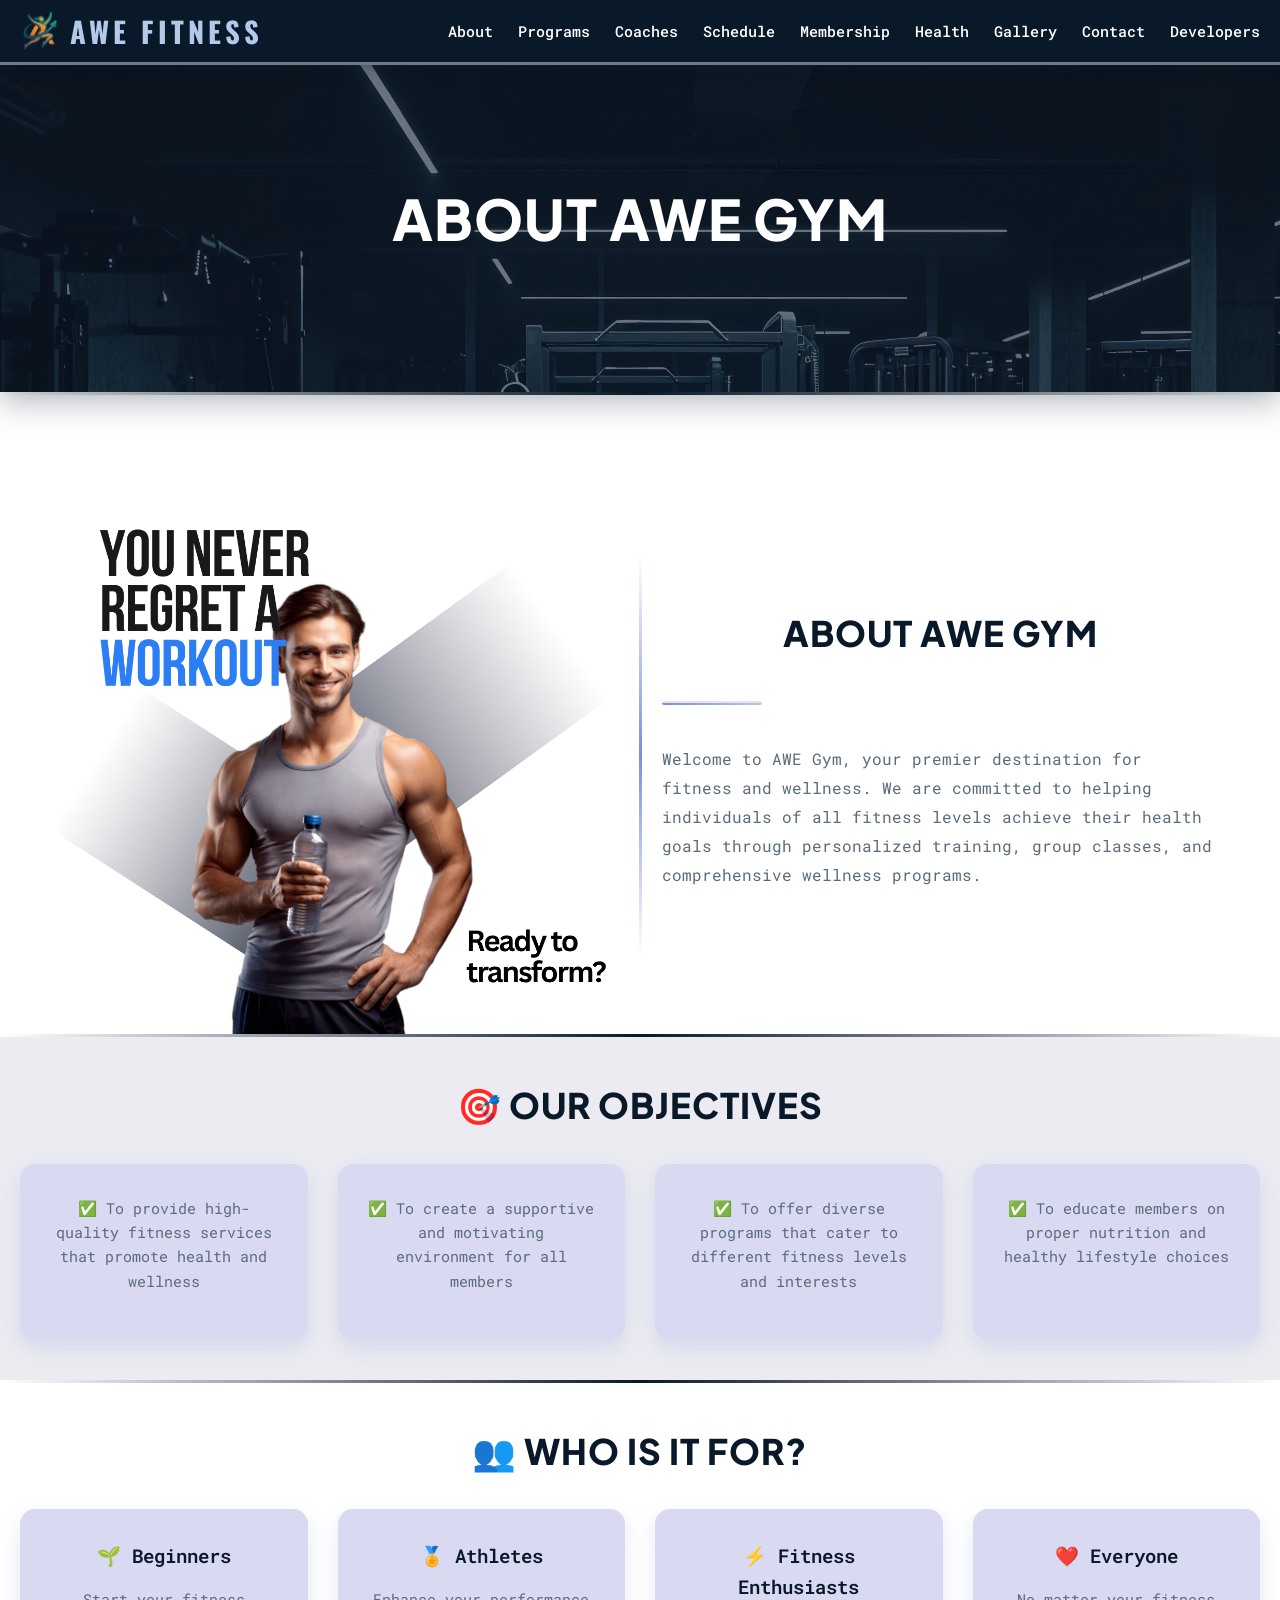
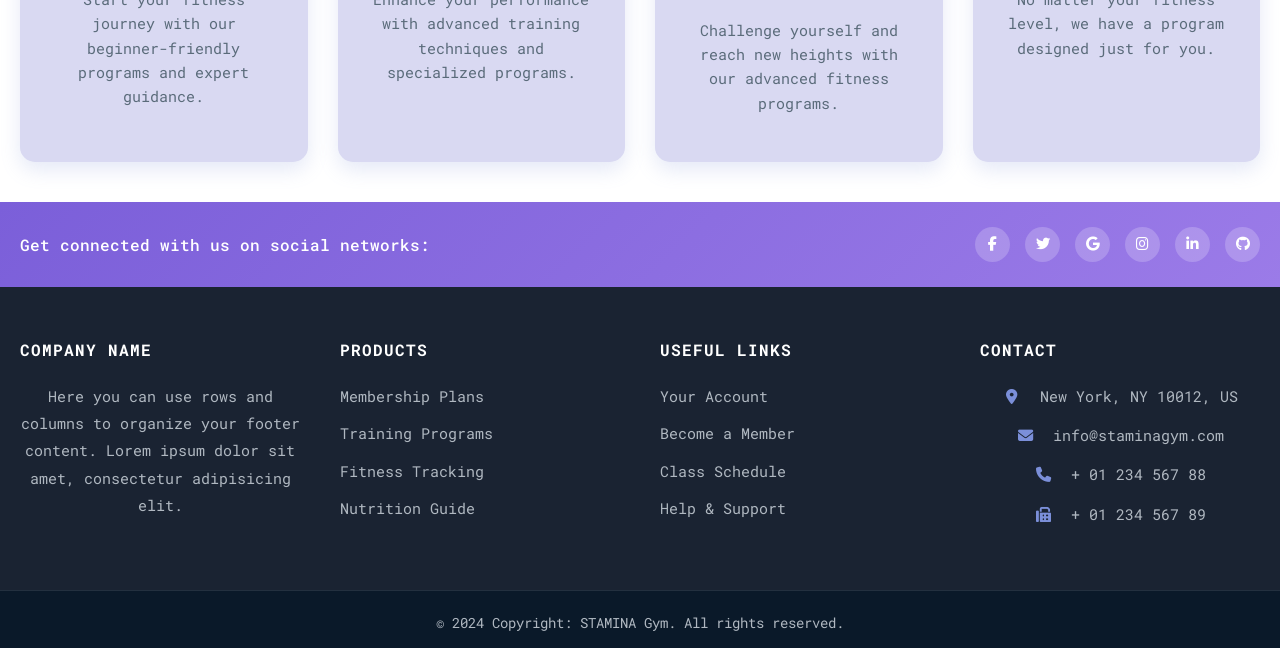
==== commit 262635cf: "grabe patayin mo nako Co-authored-by: TaikiCantCode <wilbertcruz750@gmail.com>  Co-authored-by: Copi" ====
--- a/about.html
+++ b/about.html
@@ -1,139 +1,201 @@
-<!DOCTYPE html>
+<!doctype html>
 <html lang="en">
-<head>
-    <meta charset="UTF-8">
-    <meta name="viewport" content="width=device-width, initial-scale=1.0">
+  <head>
+    <meta charset="UTF-8" />
+    <meta name="viewport" content="width=device-width, initial-scale=1.0" />
     <title>STAMINA - About</title>
-    <link rel="stylesheet" href="css/styles.css">
-</head>
-<body>
+    <link rel="stylesheet" href="css/styles.css" />
+  </head>
+  <body>
     <header>
-        <nav>
-            <a href="index.html"><div class="logo"><img src="src/logo.png" alt="AWE Fitness Logo" class="logo-img">AWE Fitness</div></a>
-            <input type="checkbox" id="hamburger" class="hamburger-toggle" />
-            <label for="hamburger" class="hamburger-label">
-                <span></span>
-                <span></span>
-                <span></span>
-            </label>
-            <ul class="nav-links">
-                <li><a href="about.html">About</a></li>
-                <li><a href="programs.html">Programs</a></li>
-                <li><a href="trainers.html">Coaches</a></li>
-                <li><a href="schedule.html">Schedule</a></li>
-                <li><a href="membership.html">Membership</a></li>
-                <li><a href="health.html">Health</a></li>
-                <li><a href="gallery.html">Gallery</a></li>
-                <li><a href="contact.html">Contact</a></li>
-                <li><a href="developers.html">Developers</a></li>
-            </ul>
-        </nav>
+      <nav>
+        <a href="index.html"
+          ><div class="logo">
+            <img
+              src="src/logo.png"
+              alt="AWE Fitness Logo"
+              class="logo-img"
+            />AWE Fitness
+          </div></a
+        >
+        <input type="checkbox" id="hamburger" class="hamburger-toggle" />
+        <label for="hamburger" class="hamburger-label">
+          <span></span>
+          <span></span>
+          <span></span>
+        </label>
+        <ul class="nav-links">
+          <li><a href="about.html">About</a></li>
+          <li><a href="programs.html">Programs</a></li>
+          <li><a href="trainers.html">Coaches</a></li>
+          <li><a href="schedule.html">Schedule</a></li>
+          <li><a href="membership.html">Membership</a></li>
+          <li><a href="health.html">Health</a></li>
+          <li><a href="gallery.html">Gallery</a></li>
+          <li><a href="contact.html">Contact</a></li>
+          <li><a href="developers.html">Developers</a></li>
+        </ul>
+      </nav>
     </header>
 
     <main>
-        <!-- Hero Section -->
-        <section class="hero about-hero">
-            <h1>💪About AWE Gym💪</h1>
-        </section>
-        <hr style="margin-bottom: -20px;">
-
-
-        <section>
-            <p style="text-align: justify; max-width: 1000px; margin: 0 auto 30px; font-size: large;">
-                &nbsp &nbsp Welcome to AWE Gym, your premier destination for fitness and wellness. We are committed to helping individuals of all fitness levels achieve their health goals through personalized training, group classes, and comprehensive wellness programs. 
-            </p>
-            <h2>🎯 Our Objectives</h2>
-            <div class="grid">
-                <div class="card">
-                    <p>✅ To provide high-quality fitness services that promote health and wellness</p>
-                </div>
-                <div class="card">
-                    <p>✅ To create a supportive and motivating environment for all members</p>
-                </div>
-                <div class="card">
-                    <p>✅ To offer diverse programs that cater to different fitness levels and interests</p>
-                </div>
-                <div class="card">
-                    <p>✅ To educate members on proper nutrition and healthy lifestyle choices</p>
-                </div>
+      <!-- Hero Section -->
+      <section class="hero about-hero">
+        <h1>About AWE Gym</h1>
+      </section>
+      <hr/>
+
+      <section style="padding-bottom: 0;">
+        <div class="about">
+          <div class="about-container" style="padding-bottom: 0;">
+            <div class="about-image" style="margin-bottom: -6px;">
+              <img src="src/about/about.png" alt="About AWE Gym" />
             </div>
-
-            <hr>
-            <h2>👥 Who is it for?</h2>
-            <div class="grid">
-                <div class="card">
-                    <h3>🌱 Beginners</h3>
-                    <p>Start your fitness journey with our beginner-friendly programs and expert guidance.</p>
-                </div>
-                <div class="card">
-                    <h3>🏅 Athletes</h3>
-                    <p>Enhance your performance with advanced training techniques and specialized programs.</p>
-                </div>
-                <div class="card">
-                    <h3>⚡ Fitness Enthusiasts</h3>
-                    <p>Challenge yourself and reach new heights with our advanced fitness programs.</p>
-                </div>
-                <div class="card">
-                    <h3>❤️ Everyone</h3>
-                    <p>No matter your fitness level, we have a program designed just for you.</p>
-                </div>
+            <div class="about-divider"></div>
+            <div class="about-content">
+              <h2>About AWE Gym</h2>
+              <div class="content-divider"></div>
+              <p>
+                Welcome to AWE Gym, your premier destination for fitness
+                and wellness. We are committed to helping individuals of all fitness
+                levels achieve their health goals through personalized training,
+                group classes, and comprehensive wellness programs.
+              </p>
             </div>
-        </section>
+          </div>
+        </div>
+      </section>
+      <hr>
+      <section style="background: #ebebf1;">
+        <h2>🎯 Our Objectives</h2>
+        <div class="grid">
+          <div class="card">
+            <p>
+              ✅ To provide high-quality fitness services that promote health
+              and wellness
+            </p>
+          </div>
+          <div class="card">
+            <p>
+              ✅ To create a supportive and motivating environment for all
+              members
+            </p>
+          </div>
+          <div class="card">
+            <p>
+              ✅ To offer diverse programs that cater to different fitness
+              levels and interests
+            </p>
+          </div>
+          <div class="card">
+            <p>
+              ✅ To educate members on proper nutrition and healthy lifestyle
+              choices
+            </p>
+          </div>
+        </div>
+      </section>
+      <hr>
+      <section>
+        <h2>👥 Who is it for?</h2>
+        <div class="grid">
+          <div class="card">
+            <h3>🌱 Beginners</h3>
+            <p>
+              Start your fitness journey with our beginner-friendly programs and
+              expert guidance.
+            </p>
+          </div>
+          <div class="card">
+            <h3>🏅 Athletes</h3>
+            <p>
+              Enhance your performance with advanced training techniques and
+              specialized programs.
+            </p>
+          </div>
+          <div class="card">
+            <h3>⚡ Fitness Enthusiasts</h3>
+            <p>
+              Challenge yourself and reach new heights with our advanced fitness
+              programs.
+            </p>
+          </div>
+          <div class="card">
+            <h3>❤️ Everyone</h3>
+            <p>
+              No matter your fitness level, we have a program designed just for
+              you.
+            </p>
+          </div>
+        </div>
+      </section>
     </main>
 
     <footer>
-        <!-- Social Media Banner -->
-        <div class="footer-social-banner">
-            <p>Get connected with us on social networks:</p>
-            <div class="social-icons">
-                <a href="#" aria-label="Facebook"><i class="fab fa-facebook-f"></i></a>
-                <a href="#" aria-label="Twitter"><i class="fab fa-twitter"></i></a>
-                <a href="#" aria-label="Google"><i class="fab fa-google"></i></a>
-                <a href="#" aria-label="Instagram"><i class="fab fa-instagram"></i></a>
-                <a href="#" aria-label="LinkedIn"><i class="fab fa-linkedin-in"></i></a>
-                <a href="#" aria-label="GitHub"><i class="fab fa-github"></i></a>
-            </div>
-        </div>
-
-        <!-- Footer Content -->
-        <div class="footer-content">
-            <div class="footer-column">
-                <h4>COMPANY NAME</h4>
-                <p>Here you can use rows and columns to organize your footer content. Lorem ipsum dolor sit amet, consectetur adipisicing elit.</p>
-            </div>
-            <div class="footer-column">
-                <h4>PRODUCTS</h4>
-                <ul>
-                    <li><a href="#">Membership Plans</a></li>
-                    <li><a href="#">Training Programs</a></li>
-                    <li><a href="#">Fitness Tracking</a></li>
-                    <li><a href="#">Nutrition Guide</a></li>
-                </ul>
-            </div>
-            <div class="footer-column">
-                <h4>USEFUL LINKS</h4>
-                <ul>
-                    <li><a href="#">Your Account</a></li>
-                    <li><a href="#">Become a Member</a></li>
-                    <li><a href="#">Class Schedule</a></li>
-                    <li><a href="#">Help & Support</a></li>
-                </ul>
-            </div>
-            <div class="footer-column">
-                <h4>CONTACT</h4>
-                <p><i class="fas fa-map-marker-alt"></i> New York, NY 10012, US</p>
-                <p><i class="fas fa-envelope"></i> info@staminagym.com</p>
-                <p><i class="fas fa-phone"></i> + 01 234 567 88</p>
-                <p><i class="fas fa-fax"></i> + 01 234 567 89</p>
-            </div>
-        </div>
-
-        <!-- Copyright -->
-        <div class="footer-copyright">
-            <p>&copy; 2024 Copyright: STAMINA Gym. All rights reserved.</p>
-        </div>
+      <!-- Social Media Banner -->
+      <div class="footer-social-banner">
+        <p>Get connected with us on social networks:</p>
+        <div class="social-icons">
+          <a href="#" aria-label="Facebook"
+            ><i class="fab fa-facebook-f"></i
+          ></a>
+          <a href="#" aria-label="Twitter"><i class="fab fa-twitter"></i></a>
+          <a href="#" aria-label="Google"><i class="fab fa-google"></i></a>
+          <a href="#" aria-label="Instagram"
+            ><i class="fab fa-instagram"></i
+          ></a>
+          <a href="#" aria-label="LinkedIn"
+            ><i class="fab fa-linkedin-in"></i
+          ></a>
+          <a href="#" aria-label="GitHub"><i class="fab fa-github"></i></a>
+        </div>
+      </div>
+
+      <!-- Footer Content -->
+      <div class="footer-content">
+        <div class="footer-column">
+          <h4>COMPANY NAME</h4>
+          <p>
+            Here you can use rows and columns to organize your footer content.
+            Lorem ipsum dolor sit amet, consectetur adipisicing elit.
+          </p>
+        </div>
+        <div class="footer-column">
+          <h4>PRODUCTS</h4>
+          <ul>
+            <li><a href="#">Membership Plans</a></li>
+            <li><a href="#">Training Programs</a></li>
+            <li><a href="#">Fitness Tracking</a></li>
+            <li><a href="#">Nutrition Guide</a></li>
+          </ul>
+        </div>
+        <div class="footer-column">
+          <h4>USEFUL LINKS</h4>
+          <ul>
+            <li><a href="#">Your Account</a></li>
+            <li><a href="#">Become a Member</a></li>
+            <li><a href="#">Class Schedule</a></li>
+            <li><a href="#">Help & Support</a></li>
+          </ul>
+        </div>
+        <div class="footer-column">
+          <h4>CONTACT</h4>
+          <p><i class="fas fa-map-marker-alt"></i> New York, NY 10012, US</p>
+          <p><i class="fas fa-envelope"></i> info@staminagym.com</p>
+          <p><i class="fas fa-phone"></i> + 01 234 567 88</p>
+          <p><i class="fas fa-fax"></i> + 01 234 567 89</p>
+        </div>
+      </div>
+
+      <!-- Copyright -->
+      <div class="footer-copyright">
+        <p>&copy; 2024 Copyright: STAMINA Gym. All rights reserved.</p>
+      </div>
     </footer>
 
-    <link rel="stylesheet" href="https://cdnjs.cloudflare.com/ajax/libs/font-awesome/6.4.0/css/all.min.css">
-</body>
+    <link
+      rel="stylesheet"
+      href="https://cdnjs.cloudflare.com/ajax/libs/font-awesome/6.4.0/css/all.min.css"
+    />
+  </body>
 </html>
--- a/css/styles.css
+++ b/css/styles.css
@@ -1,5 +1,5 @@
 
-@import url('https://fonts.googleapis.com/css2?family=Plus+Jakarta+Sans:ital,wght@0,200..800;1,200..800&family=Roboto+Mono:ital,wght@0,100..700;1,100..700&display=swap');
+@import url('https://fonts.googleapis.com/css2?family=Plus+Jakarta+Sans:wght@800&family=Roboto+Mono:wght@400;600;700&family=Oswald:wght@700&display=swap');
 
 * {
     margin: 0;
@@ -11,19 +11,24 @@
     font-family: "Roboto Mono", monospace;
     line-height: 1.6;
     color: #0A1929;
-    background: #FFFFFF;
+    background: #FFF;
     min-height: 100vh;
+}
+
+a {
+    text-decoration: none;
 }
 
 /* Header & Navigation */
 header {
     background: #0A1929;
-    color: #FFFFFF;
+    color: #FFF;
     padding: 8px 0;
     position: sticky;
     top: 0;
     z-index: 100;
     box-shadow: 0 4px 15px rgba(10, 25, 41, 0.3);
+    border-bottom: #6d7c7f 3px solid;
 }
 
 nav {
@@ -36,11 +41,11 @@
 }
 
 .logo {
-    font-family: "Plus Jakarta Sans", sans-serif;
+    font-family: "Oswald", sans-serif;
     font-size: 1.8rem;
-    font-weight: bold;
+    font-weight: 700;
     color: #B3C9E8;
-    letter-spacing: 2px;
+    letter-spacing: 4px;
     text-transform: uppercase;
     display: flex;
     align-items: center;
@@ -58,36 +63,16 @@
     list-style: none;
     gap: 25px;
     align-items: center;
-}
-
-.nav-links li {
     margin: 0;
 }
 
-a {
-    text-decoration: none;
-}
-
-/* Navbar link animations */
-@keyframes underlineExpand {
-    from {
-        width: 0;
-        left: 0;
-    }
-    to {
-        width: 100%;
-        left: 0;
-    }
-}
-
 .nav-links a {
-    color: #FFFFFF;
-    text-decoration: none;
-    transition: all 0.3s ease;
+    color: #FFF;
     font-size: 0.95rem;
     font-weight: 500;
     position: relative;
     padding-bottom: 8px;
+    transition: color 0.3s ease;
 }
 
 .nav-links a::after {
@@ -103,7 +88,6 @@
 
 .nav-links a:hover {
     color: #B3C9E8;
-    transform: translateY(-2px);
 }
 
 .nav-links a:hover::after {
@@ -112,15 +96,14 @@
 
 .btn-signup {
     background: #7B8FD9;
-    color: #FFFFFF;
+    color: #FFF;
     padding: 10px 22px;
     border-radius: 25px;
-    font-weight: bold;
-    transition: all 0.3s ease;
+    font-weight: 700;
     cursor: pointer;
-    text-decoration: none;
     border: 2px solid transparent;
     box-shadow: 0 4px 10px rgba(123, 143, 217, 0.3);
+    transition: all 0.3s ease;
 }
 
 .btn-signup:hover {
@@ -140,16 +123,15 @@
 
 section:has(.workout-fuel-header) {
     background: #0A1929;
-    color: #FFFFFF;
+    color: #FFF;
 }
 
 hr {
-    max-width: 1100px;
-    margin: 40px auto;
     height: 3px;
     background: linear-gradient(90deg, rgba(139, 92, 246, 0) 0%, #0A1929 50%, rgba(139, 92, 246, 0) 100%);
     border: none;
 }
+
 h1, h2 {
     font-family: "Plus Jakarta Sans", sans-serif;
     color: #0A1929;
@@ -176,17 +158,19 @@
 }
 
 /* Buttons */
+.btn, .btn-signup {
+    border-radius: 25px;
+    font-weight: 700;
+    border: 2px solid transparent;
+    transition: all 0.3s ease;
+    cursor: pointer;
+}
+
 .btn {
     display: inline-block;
     background: #7B8FD9;
-    color: #FFFFFF;
+    color: #FFF;
     padding: 12px 30px;
-    text-decoration: none;
-    border-radius: 25px;
-    font-weight: bold;
-    transition: all 0.3s ease;
-    border: 2px solid transparent;
-    cursor: pointer;
     box-shadow: 0 4px 15px rgba(123, 143, 217, 0.4);
 }
 
@@ -196,14 +180,14 @@
 }
 
 .btn-outline {
-    background-color: transparent;
+    background: transparent;
     color: #7B8FD9;
     border: 2px solid #7B8FD9;
 }
 
 .btn-outline:hover {
     background: #7B8FD9;
-    color: #FFFFFF;
+    color: #FFF;
 }
 
 /* Grid & Cards */
@@ -214,19 +198,26 @@
     margin-top: 30px;
 }
 
+.card, .trainer-card, .member-card, .plan, .offer-box {
+    border-radius: 15px;
+    padding: 25px;
+    transition: all 0.3s ease;
+    box-shadow: 0 8px 20px rgba(123, 143, 217, 0.2);
+    border: 2px solid transparent;
+}
+
+.card, .trainer-card, .member-card, .plan {
+    background: #D9D9F2;
+}
+
 .card {
-    background: #FFFFFF;
-    border-radius: 15px;
-    box-shadow: 0 8px 25px rgba(123, 143, 217, 0.15);
     padding: 30px 25px;
-    transition: all 0.3s ease;
     text-align: center;
-    border: 2px solid transparent;
-}
-
-.card:hover {
-    transform: translateY(-8px);
-    box-shadow: 0 12px 35px rgba(123, 143, 217, 0.25);
+}
+
+.card:hover, .trainer-card:hover, .member-card:hover, .plan:hover, .offer-box:hover {
+    transform: translateY(-5px);
+    box-shadow: 0 12px 35px rgba(123, 143, 217, 0.3);
     border-color: #7B8FD9;
 }
 
@@ -251,19 +242,9 @@
 
 /* Trainer & Member Cards */
 .trainer-card, .member-card {
-    flex: 1 1 200px;
-    background: #D9D9F2;
-    border-radius: 15px;
-    padding: 25px;
+    flex: 1 1 400px;
     text-align: center;
     min-width: 200px;
-    transition: all 0.3s ease;
-    box-shadow: 0 8px 20px rgba(123, 143, 217, 0.2);
-}
-
-.trainer-card:hover, .member-card:hover {
-    transform: translateY(-5px);
-    box-shadow: 0 12px 30px rgba(123, 143, 217, 0.3);
 }
 
 .trainer-card img, .member-card img {
@@ -275,19 +256,40 @@
     border: 4px solid #7B8FD9;
 }
 
-.trainer-card h3, .member-card h3 {
-    font-size: 1.1rem;
-    color: #0A1929;
-    font-weight: 600;
+.trainer-socials {
+    display: flex;
+    justify-content: center;
+    gap: 12px;
+    margin-top: 15px;
+    padding-top: 15px;
+    border-top: 1px solid rgba(123, 143, 217, 0.2);
+}
+
+.trainer-socials a {
+    width: 35px;
+    height: 35px;
+    background: linear-gradient(135deg, #7B8FD9, #B3C9E8);
+    border-radius: 50%;
+    display: flex;
+    align-items: center;
+    justify-content: center;
+    color: #FFF;
+    transition: all 0.3s ease;
+    font-size: 0.9rem;
+}
+
+.trainer-socials a:hover {
+    transform: translateY(-3px);
+    box-shadow: 0 6px 15px rgba(123, 143, 217, 0.4);
+    background: linear-gradient(135deg, #B3C9E8, #7B8FD9);
 }
 
 /* Hero Section */
 .hero { 
-    background-image: linear-gradient(rgba(10, 25, 41, 0.6), rgba(10, 25, 41, 0.6)), url(../src/background.jpg);
     background-size: cover;
     background-position: center;
     background-attachment: fixed;
-    color: #FFFFFF; 
+    color: #FFF;
     padding: 120px 20px;
     display: flex;
     align-items: center;
@@ -296,23 +298,25 @@
     box-shadow: 0 10px 30px rgba(10, 25, 41, 0.3);
 }
 
-.about-hero {
-    background-image: linear-gradient(rgba(10, 25, 41, 0.6), rgba(10, 25, 41, 0.6)), url(../src/background.jpg);
-}
-
+.home-hero { background-image: linear-gradient(rgba(10, 25, 41, 0.6), rgba(10, 25, 41, 0.6)), url(../src/background.jpg); }
+.developer-hero { background-image: linear-gradient(rgba(10, 25, 41, 0.6), rgba(10, 25, 41, 0.6)), url(../src/Developers/background.avif); }
+.about-hero { background-image: linear-gradient(rgba(10, 25, 41, 0.6), rgba(10, 25, 41, 0.6)), url(../src/background.jpg); }
+.gallery-hero { background-image: linear-gradient(rgba(10, 25, 41, 0.6), rgba(10, 25, 41, 0.6)), url(../src/gallery/background.jpg); }
+.program-hero { background-image: linear-gradient(rgba(10, 25, 41, 0.6), rgba(10, 25, 41, 0.6)), url(../src/workoutbg.jpg); }
+.trainer-hero { background-image: linear-gradient(rgba(10, 25, 41, 0.6), rgba(10, 25, 41, 0.6)), url(../src/trainer/background.avif); }
+.health-hero { background-image: linear-gradient(rgba(10, 25, 41, 0.6), rgba(10, 25, 41, 0.6)), url(../src/health/background.jpg); }
 
 .hero h1 {
     font-size: 3.5rem;
     margin-bottom: 20px;
-    font-weight: 700;
     line-height: 1.2;
-    color: #FFFFFF;
+    color: #FFF;
 }
 
 .hero p {
     font-size: 1.3rem;
     margin-bottom: 30px;
-    color: #FFFFFF;
+    color: #FFF;
 }
 
 .hero .btn {
@@ -322,28 +326,18 @@
 
 /* Offer boxes */
 .offer-box {
-    background: #FFFFFF;
+    background: #FFF;
     border: 2px solid #7B8FD9;
-    border-radius: 15px;
-    padding: 35px 25px;
-    text-align: center;
     min-height: 180px;
     display: flex;
     flex-direction: column;
     justify-content: center;
-    transition: all 0.3s ease;
-    box-shadow: 0 8px 20px rgba(123, 143, 217, 0.15);
-}
-
-.offer-box:hover {
-    transform: translateY(-5px);
-    box-shadow: 0 12px 30px rgba(123, 143, 217, 0.25);
 }
 
 .offer-box .number {
     font-size: 3.5rem;
     color: #B3C9E8;
-    font-weight: bold;
+    font-weight: 700;
 }
 
 .offer-box .label {
@@ -362,20 +356,7 @@
 }
 
 .plan {
-    background: #D9D9F2;
-    border-radius: 15px;
-    padding: 30px 25px;
-    text-align: center;
-    transition: all 0.3s ease;
-    box-shadow: 0 8px 20px rgba(123, 143, 217, 0.2);
-    border: 2px solid transparent;
     min-width: 250px;
-}
-
-.plan:hover {
-    transform: translateY(-8px);
-    box-shadow: 0 12px 35px rgba(123, 143, 217, 0.3);
-    border-color: #7B8FD9;
 }
 
 .plan h3 {
@@ -387,7 +368,7 @@
 
 .plan .price {
     font-size: 2.2rem;
-    font-weight: bold;
+    font-weight: 700;
     margin-bottom: 15px;
 }
 
@@ -411,12 +392,100 @@
     position: relative;
 }
 
-.plan li:before {
+.plan li::before {
     content: "✓";
     position: absolute;
     left: 0;
     color: #B3C9E8;
-    font-weight: bold;
+    font-weight: 700;
+}
+
+/* Free Plan Section */
+.free-plan-container {
+    display: flex;
+    justify-content: center;
+    padding: 20px;
+}
+
+.free-plan {
+    background: linear-gradient(135deg, #B3C9E8 0%, #D9D9F2 100%);
+    border-radius: 15px;
+    padding: 40px;
+    text-align: center;
+    max-width: 450px;
+    border: 3px solid #7B8FD9;
+    box-shadow: 0 12px 40px rgba(123, 143, 217, 0.3);
+    transition: all 0.3s ease;
+}
+
+.free-plan:hover {
+    transform: translateY(-5px);
+    box-shadow: 0 16px 50px rgba(123, 143, 217, 0.4);
+}
+
+.free-plan h3 {
+    color: #0A1929;
+    margin-bottom: 15px;
+    font-size: 1.5rem;
+    font-weight: 700;
+}
+
+.free-plan .price {
+    font-size: 3rem;
+    font-weight: 700;
+    margin-bottom: 5px;
+    color: #7B8FD9;
+}
+
+.free-plan .duration {
+    font-size: 0.95rem;
+    color: #0A1929;
+    margin-bottom: 25px;
+    font-weight: 600;
+}
+
+.free-plan ul {
+    list-style: none;
+    margin: 25px 0;
+    text-align: left;
+}
+
+.free-plan li {
+    margin-bottom: 12px;
+    font-size: 0.95rem;
+    color: #0A1929;
+    padding-left: 25px;
+    position: relative;
+    font-weight: 500;
+}
+
+.free-plan li::before {
+    content: "✓";
+    position: absolute;
+    left: 0;
+    color: #7B8FD9;
+    font-weight: 700;
+}
+
+.free-plan .disclaimer {
+    font-size: 0.85rem;
+    color: #0A1929;
+    margin-top: 20px;
+    margin-bottom: 25px;
+    font-style: italic;
+    opacity: 0.9;
+}
+
+.free-plan .btn {
+    background: #7B8FD9;
+    width: 100%;
+    padding: 14px 20px;
+    font-size: 1rem;
+}
+
+.free-plan .btn:hover {
+    background: #0A1929;
+    color: #FFF;
 }
 
 /* Tables */
@@ -437,16 +506,16 @@
 
 table th {
     background: #0A1929;
-    color: #FFFFFF;
+    color: #FFF;
     font-weight: 600;
 }
 
 table tr:nth-child(even) {
-    background-color: #F5F5F5;
+    background: #F5F5F5;
 }
 
 table tr:hover {
-    background-color: #E8E8E8;
+    background: #E8E8E8;
 }
 
 /* Trainer Schedule Table */
@@ -456,7 +525,7 @@
 
 .trainer-schedule th {
     background: #0A1929;
-    color: #FFFFFF;
+    color: #FFF;
     text-transform: uppercase;
     font-weight: 700;
     font-size: 0.85rem;
@@ -465,7 +534,7 @@
 
 .trainer-schedule tbody tr {
     background: #1a1a2e;
-    color: #FFFFFF;
+    color: #FFF;
 }
 
 .trainer-schedule tbody tr:nth-child(even) {
@@ -479,7 +548,7 @@
 .trainer-schedule td {
     border-color: #3a4558;
     padding: 16px 12px;
-    color: #FFFFFF;
+    color: #FFF;
 }
 
 .trainer-schedule .trainer-name {
@@ -495,17 +564,16 @@
     padding: 6px 12px;
     border-radius: 4px;
     display: inline-block;
-    text-align: center;
 }
 
 .trainer-schedule .specialty.strength {
     background: #FF6B35;
-    color: #FFFFFF;
+    color: #FFF;
 }
 
 .trainer-schedule .specialty.hiit {
     background: #F7931E;
-    color: #FFFFFF;
+    color: #FFF;
 }
 
 .trainer-schedule .specialty.flex {
@@ -540,7 +608,7 @@
 
 .workout-fuel-header h2 {
     font-size: 2.8rem;
-    color: #FFFFFF;
+    color: #FFF;
     margin-bottom: 15px;
     text-transform: uppercase;
     letter-spacing: 2px;
@@ -596,7 +664,7 @@
 }
 
 .audio-info h4 {
-    color: #FFFFFF;
+    color: #FFF;
     font-weight: 700;
     font-size: 1rem;
     margin: 0 0 5px 0;
@@ -629,11 +697,12 @@
     display: flex;
     align-items: center;
     justify-content: center;
-    color: #FFFFFF;
-    font-weight: bold;
+    color: #FFF;
+    font-weight: 700;
     cursor: pointer;
     transition: all 0.3s ease;
     flex-shrink: 0;
+    border: none;
 }
 
 .play-button:hover {
@@ -648,15 +717,12 @@
     grid-auto-rows: 250px;
     gap: 20px;
     margin: 20px;
-    position: relative;
-}
-
-/* Hide checkboxes */
+}
+
 .gallery-checkbox {
     display: none;
 }
 
-/* Gallery items (clickable images) */
 .gallery-item {
     cursor: pointer;
     display: block;
@@ -670,7 +736,7 @@
     width: 100%;
     height: 100%;
     object-fit: cover;
-    transition: all 0.3s ease;
+    transition: transform 0.3s ease;
 }
 
 .gallery-item:hover img {
@@ -681,7 +747,6 @@
     box-shadow: 0 12px 30px rgba(123, 143, 217, 0.3);
 }
 
-/* Variable sizes using nth-child */
 .gallery-item:nth-child(1) {
     grid-column: span 2;
     grid-row: span 2;
@@ -724,7 +789,6 @@
     transition: opacity 0.3s ease;
 }
 
-/* Show modals when checkboxes are checked - Using ID selectors */
 #img-1:checked ~ #modal-1,
 #img-2:checked ~ #modal-2,
 #img-3:checked ~ #modal-3,
@@ -759,17 +823,18 @@
     box-shadow: 0 20px 60px rgba(0, 0, 0, 0.5);
 }
 
-/* Close button */
 .close-btn {
     position: absolute;
     top: 30px;
     right: 40px;
     font-size: 3.5rem;
-    color: #FFFFFF;
+    color: #FFF;
     cursor: pointer;
     font-weight: 300;
     transition: all 0.3s ease;
     user-select: none;
+    border: none;
+    background: none;
 }
 
 .close-btn:hover {
@@ -777,7 +842,6 @@
     transform: scale(1.2);
 }
 
-/* Responsive adjustments for mobile */
 @media (max-width: 768px) {
     .close-btn {
         top: 20px;
@@ -808,7 +872,7 @@
 form label {
     display: block;
     margin-bottom: 8px;
-    font-weight: bold;
+    font-weight: 700;
     color: #0A1929;
     font-size: 0.95rem;
 }
@@ -820,8 +884,8 @@
     border-radius: 8px;
     font-family: inherit;
     font-size: 1rem;
-    transition: all 0.3s ease;
-    background-color: #FFFFFF;
+    transition: border-color 0.3s ease;
+    background: #FFF;
 }
 
 form input:focus, form textarea:focus, form select:focus {
@@ -834,13 +898,13 @@
     width: 100%;
     padding: 14px;
     background: #7B8FD9;
-    color: #FFFFFF;
+    color: #FFF;
     border: none;
     border-radius: 8px;
-    font-weight: bold;
+    font-weight: 700;
     cursor: pointer;
+    font-size: 1rem;
     transition: all 0.3s ease;
-    font-size: 1rem;
     box-shadow: 0 4px 15px rgba(123, 143, 217, 0.4);
 }
 
@@ -849,14 +913,196 @@
     box-shadow: 0 6px 20px rgba(123, 143, 217, 0.6);
 }
 
+/* About Section */
+.about-container {
+    display: flex;
+    align-items: center;
+    gap: 20px;
+    max-width: 1200px;
+    margin: 0 auto;
+    padding: 40px 20px;
+}
+
+.about-image {
+    flex: 1;
+    min-width: 300px;
+}
+
+.about-image img {
+    width: 100%;
+    height: auto;
+    border-radius: 15px;
+    object-fit: cover;
+}
+
+.about-divider {
+    width: 3px;
+    height: 400px;
+    background: linear-gradient(180deg, rgba(123, 143, 217, 0) 0%, #7B8FD9 50%, rgba(123, 143, 217, 0) 100%);
+    border-radius: 2px;
+}
+
+.about-content {
+    flex: 1;
+    min-width: 300px;
+}
+
+.about-content h2 {
+    color: #0A1929;
+    font-size: 2.2rem;
+    margin-bottom: 20px;
+    text-transform: uppercase;
+    letter-spacing: 1px;
+    font-weight: 800;
+}
+
+.content-divider {
+    width: 100px;
+    height: 4px;
+    background: linear-gradient(90deg, #7B8FD9, #B3C9E8);
+    margin-bottom: 25px;
+    border-radius: 2px;
+}
+
+.about-content p {
+    color: #5A6B7A;
+    font-size: 1rem;
+    line-height: 1.8;
+    text-align: left;
+}
+
+@media (max-width: 768px) {
+    .about-container {
+        flex-direction: column;
+        gap: 30px;
+    }
+    
+    .about-divider {
+        width: 100%;
+        height: 3px;
+    }
+    
+    .about-image {
+        min-width: auto;
+    }
+    
+    .about-content {
+        min-width: auto;
+    }
+}
+
+/* FAQ Section */
+.faq-container {
+    max-width: 1000px;
+    margin: 40px auto;
+    display: flex;
+    flex-direction: column;
+    gap: 20px;
+}
+
+.faq-item {
+    background: #FFF;
+    border: 2px solid #E0E0E0;
+    border-radius: 12px;
+    overflow: hidden;
+    transition: all 0.3s ease;
+    box-shadow: 0 4px 12px rgba(123, 143, 217, 0.1);
+}
+
+.faq-item:hover {
+    border-color: #7B8FD9;
+    box-shadow: 0 6px 20px rgba(123, 143, 217, 0.15);
+}
+
+.faq-question {
+    display: flex;
+    justify-content: space-between;
+    align-items: center;
+    padding: 20px 25px;
+    cursor: pointer;
+    background: linear-gradient(135deg, rgba(123, 143, 217, 0.05) 0%, rgba(179, 201, 232, 0.05) 100%);
+    transition: all 0.3s ease;
+}
+
+.faq-question:hover {
+    background: linear-gradient(135deg, rgba(123, 143, 217, 0.1) 0%, rgba(179, 201, 232, 0.1) 100%);
+}
+
+.faq-question h3 {
+    margin: 0;
+    font-size: 1.1rem;
+    color: #0A1929;
+    font-weight: 600;
+}
+
+.faq-toggle {
+    display: flex;
+    align-items: center;
+    justify-content: center;
+    width: 30px;
+    height: 30px;
+    background: #7B8FD9;
+    color: #FFF;
+    border-radius: 50%;
+    font-size: 1.5rem;
+    font-weight: bold;
+    transition: transform 0.3s ease;
+    flex-shrink: 0;
+    margin-left: 15px;
+}
+
+.faq-item.active .faq-toggle {
+    transform: rotate(45deg);
+}
+
+.faq-answer {
+    max-height: 0;
+    overflow: hidden;
+    transition: max-height 0.3s ease;
+    background: #F9F9F9;
+}
+
+.faq-item.active .faq-answer {
+    max-height: 500px;
+}
+
+.faq-answer p {
+    padding: 0 25px 20px 25px;
+    color: #5A6B7A;
+    font-size: 0.95rem;
+    line-height: 1.7;
+    text-align: left;
+    margin: 0;
+}
+
+.faq-answer p:first-child {
+    padding-top: 20px;
+}
+
+@media (max-width: 768px) {
+    .faq-question h3 {
+        font-size: 0.95rem;
+    }
+    
+    .faq-item {
+        border-radius: 10px;
+    }
+    
+    .faq-question {
+        padding: 15px 18px;
+    }
+    
+    .faq-answer p {
+        padding: 0 18px 15px 18px;
+    }
+}
+
 /* Footer */
 footer {
     background: #1a2332;
-    color: #FFFFFF;
-    margin-top: 60px;
-}
-
-/* Social Media Banner */
+    color: #FFF;
+}
+
 .footer-social-banner {
     background: linear-gradient(135deg, #7B5FD9 0%, #9B7BE8 100%);
     padding: 25px 20px;
@@ -868,7 +1114,7 @@
 }
 
 .footer-social-banner p {
-    color: #FFFFFF;
+    color: #FFF;
     font-weight: 500;
     margin: 0;
     font-size: 1rem;
@@ -888,19 +1134,17 @@
     display: flex;
     align-items: center;
     justify-content: center;
-    color: #FFFFFF;
+    color: #FFF;
     transition: all 0.3s ease;
-    text-decoration: none;
     font-size: 1.1rem;
 }
 
 .social-icons a:hover {
-    background: #FFFFFF;
+    background: #FFF;
     color: #7B5FD9;
     transform: translateY(-3px);
 }
 
-/* Footer Content */
 .footer-content {
     display: grid;
     grid-template-columns: repeat(4, 1fr);
@@ -915,7 +1159,7 @@
 }
 
 .footer-column h4 {
-    color: #FFFFFF;
+    color: #FFF;
     font-weight: 700;
     font-size: 1.1rem;
     margin-bottom: 20px;
@@ -933,16 +1177,14 @@
 .footer-column ul {
     list-style: none;
     padding: 0;
-    margin: 0;
-}
-
-.footer-column ul li {
+}
+
+.footer-column li {
     margin-bottom: 12px;
 }
 
 .footer-column a {
     color: #B0B8C1;
-    text-decoration: none;
     transition: all 0.3s ease;
     font-size: 0.95rem;
 }
@@ -958,7 +1200,6 @@
     width: 18px;
 }
 
-/* Copyright Section */
 .footer-copyright {
     background: #0A1929;
     padding: 20px;
@@ -972,7 +1213,6 @@
     font-size: 0.9rem;
 }
 
-/* Responsive Footer */
 @media (max-width: 768px) {
     .footer-social-banner {
         flex-direction: column;
@@ -993,13 +1233,12 @@
     .footer-column a:hover {
         padding-left: 0;
     }
-}
-
-@media (max-width: 480px) {
+
     .footer-content {
         grid-template-columns: 1fr;
         gap: 25px;
     }
+}
 
     .footer-column h4 {
         font-size: 1rem;
@@ -1014,7 +1253,7 @@
         height: 35px;
         font-size: 0.9rem;
     }
-}
+
 
 /* Video Container */
 .video-container {
@@ -1220,11 +1459,7 @@
         grid-auto-rows: 200px;
     }
     
-    .gallery img:nth-child(1) {
-        grid-column: span 1;
-        grid-row: span 1;
-    }
-    
+    .gallery img:nth-child(1),
     .gallery img:nth-child(8) {
         grid-column: span 1;
         grid-row: span 1;
@@ -1276,6 +1511,7 @@
     
     nav {
         position: relative;
+        gap: 15px;
     }
     
     /* Hero Section */
@@ -1283,6 +1519,15 @@
         font-size: 2rem;
     }
 
+    .hero p {
+        font-size: 1rem;
+    }
+    
+    .hero {
+        padding: 80px 20px;
+        min-height: 350px;
+    }
+    
     /* Audio Track Responsive */
     .audio-track {
         flex-direction: column;
@@ -1320,20 +1565,10 @@
         font-size: 0.7rem;
         padding: 4px 8px;
     }
-
-    
-    .hero p {
-        font-size: 1rem;
-    }
-    
-    .hero {
-        padding: 80px 20px;
-        min-height: 350px;
-    }
     
     /* Headings */
     h1, h2 {
-        font-size: 1.8rem;
+        font-size: 1.5rem;
     }
     
     h3 {
@@ -1345,20 +1580,14 @@
         grid-template-columns: 1fr;
     }
     
-    /* Membership Plans */
-    .membership-plans {
+    /* Membership Plans & Flex */
+    .membership-plans, .flex {
         flex-direction: column;
     }
     
     .plan {
         min-width: auto;
         width: 100%;
-    }
-    
-    /* Flex Layout */
-    .flex {
-        flex-direction: column;
-        gap: 20px;
     }
     
     .trainer-card, .member-card {
@@ -1374,364 +1603,6 @@
         margin: 15px;
     }
     
-    .gallery img:nth-child(1) {
-        grid-column: span 1;
-        grid-row: span 1;
-    }
-    
-    .gallery img:nth-child(4) {
-        grid-column: span 1;
-    }
-    
-    .gallery img:nth-child(5) {
-        grid-row: span 1;
-    }
-    
-    .gallery img:nth-child(8) {
-        grid-column: span 1;
-        grid-row: span 1;
-    }
-    
-    .gallery img:nth-child(10) {
-        grid-column: span 1;
-    }
-    
-    .gallery img:nth-child(11) {
-        grid-row: span 1;
-    }
-    
-    /* Form */
-    form {
-        padding: 25px;
-        max-width: 100%;
-    }
-    
-    /* Table */
-    table {
-        font-size: 0.85rem;
-    }
-    
-    table th, table td {
-        padding: 10px 8px;
-    }
-    
-    /* Section Padding */
-    section {
-        padding: 30px 15px;
-    }
-    
-    /* Offer Box */
-    .offer-box .number {
-        font-size: 2.5rem;
-    }
-    
-    .offer-box {
-        padding: 25px 15px;
-        min-height: 140px;
-    }
-}
-
-/* Responsive Design - Small Mobile (480px and below) */
-@media (max-width: 480px) {
-    /* Navigation */
-    header {
-        padding: 5px 0;
-    }
-    
-    nav {
-        padding: 0 10px;
-    }
-    
-    .logo {
-        font-size: 1.2rem;
-        letter-spacing: 0;
-    }
-    
-    .logo-img {
-        height: 30px;
-    }
-    
-    .nav-links {
-        top: 55px;
-    }
-    
-    /* Hero Section */
-    .hero h1 {
-        font-size: 1.5rem;
-        margin-bottom: 15px;
-    }
-    
-    .hero p {
-        font-size: 0.9rem;
-        margin-bottom: 20px;
-    }
-    
-    .hero {
-        padding: 60px 15px;
-        min-height: 280px;
-    }
-    
-    .hero .btn {
-        padding: 12px 25px;
-        font-size: 0.95rem;
-    }
-    
-    /* Headings */
-    h1, h2 {
-        font-size: 1.4rem;
-        margin-bottom: 20px;
-    }
-    
-    h3 {
-        font-size: 0.95rem;
-    }
-    
-    /* Text */
-    p {
-        font-size: 0.9rem;
-    }
-    
-    /* Section */
-    section {
-        padding: 20px 10px;
-    }
-    
-    /* Buttons */
-    .btn {
-        padding: 10px 20px;
-        font-size: 0.9rem;
-    }
-    
-    /* Offer Box */
-    .offer-box {
-        padding: 20px 10px;
-        min-height: 120px;
-    }
-    
-    .offer-box .number {
-        font-size: 2rem;
-    }
-    
-    .offer-box .label {
-        font-size: 0.95rem;
-    }
-    
-    /* Gallery */
-    .gallery {
-        grid-template-columns: 1fr;
-        grid-auto-rows: 150px;
-        margin: 10px;
-    }
-    
-    .gallery img {
-        grid-column: span 1 !important;
-        grid-row: span 1 !important;
-    }
-    
-    /* Card */
-    .card {
-        padding: 20px 15px;
-    }
-    
-    /* Form */
-    form {
-        padding: 20px;
-        margin: 15px auto;
-    }
-    
-    .form-group {
-        margin-bottom: 20px;
-    }
-    
-    form input, form textarea, form select {
-        padding: 10px 12px;
-        font-size: 0.95rem;
-    }
-    
-    /* Trainer Card */
-    .trainer-card, .member-card {
-        padding: 20px 15px;
-    }
-    
-    .trainer-card img, .member-card img {
-        width: 100px;
-        height: 100px;
-    }
-    
-    /* Video Container */
-    .video-container {
-        margin: 15px 0;
-    }
-    
-    /* Footer */
-    footer {
-        padding: 30px 15px;
-    }
-    
-    footer p {
-        font-size: 0.9rem;
-    }
-}
-
-.content-section ul li {
-    margin-bottom: 10px;
-    line-height: 1.6;
-}
-
-.content-with-image {
-    display: flex;
-    gap: 30px;
-    align-items: flex-start;
-    margin-top: 20px;
-}
-
-.content-with-image img {
-    flex: 0 0 350px;
-    height: 250px;
-    object-fit: cover;
-    border-radius: 12px;
-    box-shadow: 0 8px 20px rgba(123, 143, 217, 0.2);
-}
-
-.content-text {
-    flex: 1;
-}
-
-.diet-grid {
-    display: grid;
-    grid-template-columns: repeat(2, 1fr);
-    gap: 25px;
-    margin-top: 25px;
-}
-
-.diet-card {
-    background: #FFFFFF;
-    border-radius: 12px;
-    overflow: hidden;
-    box-shadow: 0 8px 20px rgba(123, 143, 217, 0.15);
-    transition: all 0.3s ease;
-}
-
-.diet-card:hover {
-    transform: translateY(-8px);
-    box-shadow: 0 12px 30px rgba(123, 143, 217, 0.3);
-}
-
-.diet-card img {
-    width: 100%;
-    height: 500px;
-    object-fit: cover;
-}
-
-.diet-card h3 {
-    padding: 15px 20px 0;
-    margin-bottom: 10px;
-    font-size: 1.1rem;
-}
-
-.diet-card p {
-    text-align: justify;
-    padding: 0 20px 20px;
-    font-size: 0.95rem;
-    margin: 0;
-}
-
-.wellness-grid {
-    display: grid;
-    grid-template-columns: repeat(2, 1fr);
-    gap: 25px;
-    margin-top: 25px;
-}
-
-.wellness-card {
-    background: #FFFFFF;
-    border-radius: 12px;
-    overflow: hidden;
-    box-shadow: 0 8px 20px rgba(123, 143, 217, 0.15);
-    transition: all 0.3s ease;
-}
-
-.wellness-card:hover {
-    transform: translateY(-8px);
-    box-shadow: 0 12px 30px rgba(123, 143, 217, 0.3);
-}
-
-.wellness-card img {
-    width: 100%;
-    height: 500px;
-    object-fit: cover;
-}
-
-.wellness-card h3 {
-    padding: 15px 20px 0;
-    margin-bottom: 10px;
-    font-size: 1.1rem;
-}
-
-.wellness-card p {
-    padding: 0 20px 20px;
-    font-size: 0.95rem;
-    margin: 0;
-}
-
-.content-divider {
-    border: none;
-    border-top: 2px solid #E5E5E5;
-    margin: 40px 0;
-}
-
-/* Responsive Health Page */
-@media (max-width: 1024px) {
-    .health-container {
-        gap: 30px;
-    }
-    
-    .health-sidebar {
-        flex: 0 0 250px;
-    }
-    
-    .diet-grid,
-    .wellness-grid {
-        grid-template-columns: 1fr;
-    }
-    
-    .content-with-image {
-        flex-direction: column;
-    }
-    
-    .content-with-image img {
-        flex: 0 0 auto;
-        width: 100%;
-    }
-}
-
-/* Responsive Design */
-
-@media (max-width: 768px) {
-    nav {
-        gap: 15px;
-    }
-    
-    .nav-links {
-        flex-direction: column;
-        gap: 10px;
-        width: 100%;
-        text-align: center;
-    }
-    
-    .nav-links li {
-        margin: 0;
-    }
-    
-    .grid {
-        grid-template-columns: 1fr;
-    }
-    
-    .gallery {
-        grid-template-columns: repeat(2, 1fr);
-        grid-auto-rows: 200px;
-    }
-
     .gallery img:nth-child(1),
     .gallery img:nth-child(4),
     .gallery img:nth-child(5),
@@ -1742,6 +1613,36 @@
         grid-row: span 1;
     }
     
+    /* Form */
+    form {
+        padding: 25px;
+        max-width: 100%;
+    }
+    
+    /* Table */
+    table {
+        font-size: 0.85rem;
+    }
+    
+    table th, table td {
+        padding: 10px 8px;
+    }
+    
+    /* Section Padding */
+    section {
+        padding: 30px 15px;
+    }
+    
+    /* Offer Box */
+    .offer-box .number {
+        font-size: 2.5rem;
+    }
+    
+    .offer-box {
+        padding: 25px 15px;
+        min-height: 140px;
+    }
+
     .health-container {
         flex-direction: column;
         gap: 30px;
@@ -1758,41 +1659,158 @@
         grid-template-columns: 1fr;
     }
     
-    .flex, .membership-plans {
+    .content-with-image {
         flex-direction: column;
     }
     
+    .content-with-image img {
+        flex: 0 0 auto;
+        width: 100%;
+    }
+}
+
+/* Responsive Design - Small Mobile (480px and below) */
+@media (max-width: 480px) {
+    /* Navigation */
+    header {
+        padding: 5px 0;
+    }
+    
+    nav {
+        padding: 0 10px;
+    }
+    
+    .logo {
+        font-size: 1.2rem;
+        letter-spacing: 0;
+    }
+    
+    .logo-img {
+        height: 30px;
+    }
+    
+    .nav-links {
+        top: 55px;
+    }
+    
+    /* Hero Section */
     .hero h1 {
+        font-size: 1.5rem;
+        margin-bottom: 15px;
+    }
+    
+    .hero p {
+        font-size: 0.9rem;
+        margin-bottom: 20px;
+    }
+    
+    .hero {
+        padding: 60px 15px;
+        min-height: 280px;
+    }
+    
+    .hero .btn {
+        padding: 12px 25px;
+        font-size: 0.95rem;
+    }
+    
+    /* Headings */
+    h1, h2 {
+        font-size: 1.4rem;
+        margin-bottom: 20px;
+    }
+    
+    h3 {
+        font-size: 0.95rem;
+    }
+    
+    /* Text */
+    p {
+        font-size: 0.9rem;
+    }
+    
+    /* Section */
+    section {
+        padding: 20px 10px;
+    }
+    
+    /* Buttons */
+    .btn {
+        padding: 10px 20px;
+        font-size: 0.9rem;
+    }
+    
+    /* Offer Box */
+    .offer-box {
+        padding: 20px 10px;
+        min-height: 120px;
+    }
+    
+    .offer-box .number {
         font-size: 2rem;
     }
     
-    h1, h2 {
-        font-size: 1.5rem;
-    }
-    
-    .plan {
-        width: 100%;
-        min-width: auto;
-    }
-}
-
-/* Tablet & Extra Small Devices */
-@media (max-width: 480px) {
+    .offer-box .label {
+        font-size: 0.95rem;
+    }
+    
+    /* Gallery */
     .gallery {
         grid-template-columns: 1fr;
-        grid-auto-rows: 180px;
-    }
-
-    .gallery img:nth-child(1),
-    .gallery img:nth-child(4),
-    .gallery img:nth-child(5),
-    .gallery img:nth-child(8),
-    .gallery img:nth-child(10),
-    .gallery img:nth-child(11) {
-        grid-column: span 1;
-        grid-row: span 1;
-    }
-    
+        grid-auto-rows: 150px;
+        margin: 10px;
+    }
+    
+    .gallery img {
+        grid-column: span 1 !important;
+        grid-row: span 1 !important;
+    }
+    
+    /* Card */
+    .card {
+        padding: 20px 15px;
+    }
+    
+    /* Form */
+    form {
+        padding: 20px;
+        margin: 15px auto;
+    }
+    
+    .form-group {
+        margin-bottom: 20px;
+    }
+    
+    form input, form textarea, form select {
+        padding: 10px 12px;
+        font-size: 0.95rem;
+    }
+    
+    /* Trainer Card */
+    .trainer-card, .member-card {
+        padding: 20px 15px;
+    }
+    
+    .trainer-card img, .member-card img {
+        width: 100px;
+        height: 100px;
+    }
+    
+    /* Video Container */
+    .video-container {
+        margin: 15px 0;
+    }
+    
+    /* Footer */
+    footer {
+        padding: 30px 15px;
+    }
+
+    footer p {
+        font-size: 0.9rem;
+    }
+
+    /* Health Page */
     .health-sidebar {
         padding: 20px 15px;
     }
@@ -1809,4 +1827,109 @@
     .content-with-image img {
         flex: 0 0 100%;
     }
+}
+
+.content-section ul li {
+    margin-bottom: 10px;
+    line-height: 1.6;
+}
+
+.content-with-image {
+    display: flex;
+    gap: 30px;
+    align-items: flex-start;
+    margin-top: 20px;
+}
+
+.content-with-image img {
+    flex: 0 0 350px;
+    height: 250px;
+    object-fit: cover;
+    border-radius: 12px;
+    box-shadow: 0 8px 20px rgba(123, 143, 217, 0.2);
+}
+
+.content-text {
+    flex: 1;
+}
+
+.diet-grid {
+    display: grid;
+    grid-template-columns: repeat(2, 1fr);
+    gap: 25px;
+    margin-top: 25px;
+}
+
+.diet-card, .wellness-card {
+    background: #FFFFFF;
+    border-radius: 12px;
+    overflow: hidden;
+    box-shadow: 0 8px 20px rgba(123, 143, 217, 0.15);
+    transition: all 0.3s ease;
+}
+
+.diet-card:hover, .wellness-card:hover {
+    transform: translateY(-8px);
+    box-shadow: 0 12px 30px rgba(123, 143, 217, 0.3);
+}
+
+.diet-card img, .wellness-card img {
+    width: 100%;
+    height: 500px;
+    object-fit: cover;
+}
+
+.diet-card h3, .wellness-card h3 {
+    padding: 15px 20px 0;
+    margin-bottom: 10px;
+    font-size: 1.1rem;
+}
+
+.diet-card p, .wellness-card p {
+    padding: 0 20px 20px;
+    font-size: 0.95rem;
+    margin: 0;
+    text-align: justify;
+}
+
+.wellness-grid {
+    display: grid;
+    grid-template-columns: repeat(2, 1fr);
+    gap: 25px;
+    margin-top: 25px;
+}
+
+.content-divider {
+    border: none;
+    border-top: 2px solid #E5E5E5;
+    margin: 40px 0;
+}
+
+/* Responsive Health Page */
+@media (max-width: 1024px) {
+    .health-container {
+        gap: 30px;
+    }
+    
+    .health-sidebar {
+        flex: 0 0 250px;
+    }
+}
+
+
+
+.program-meta {
+    display: flex;
+    gap: 16px;
+    margin-bottom: 20px;
+    flex-wrap: wrap;
+}
+
+.meta-item {
+    display: flex;
+    align-items: center;
+    gap: 6px;
+    font-size: 0.8rem;
+    letter-spacing: 0.1em;
+    color: #5A6B7A;
 }
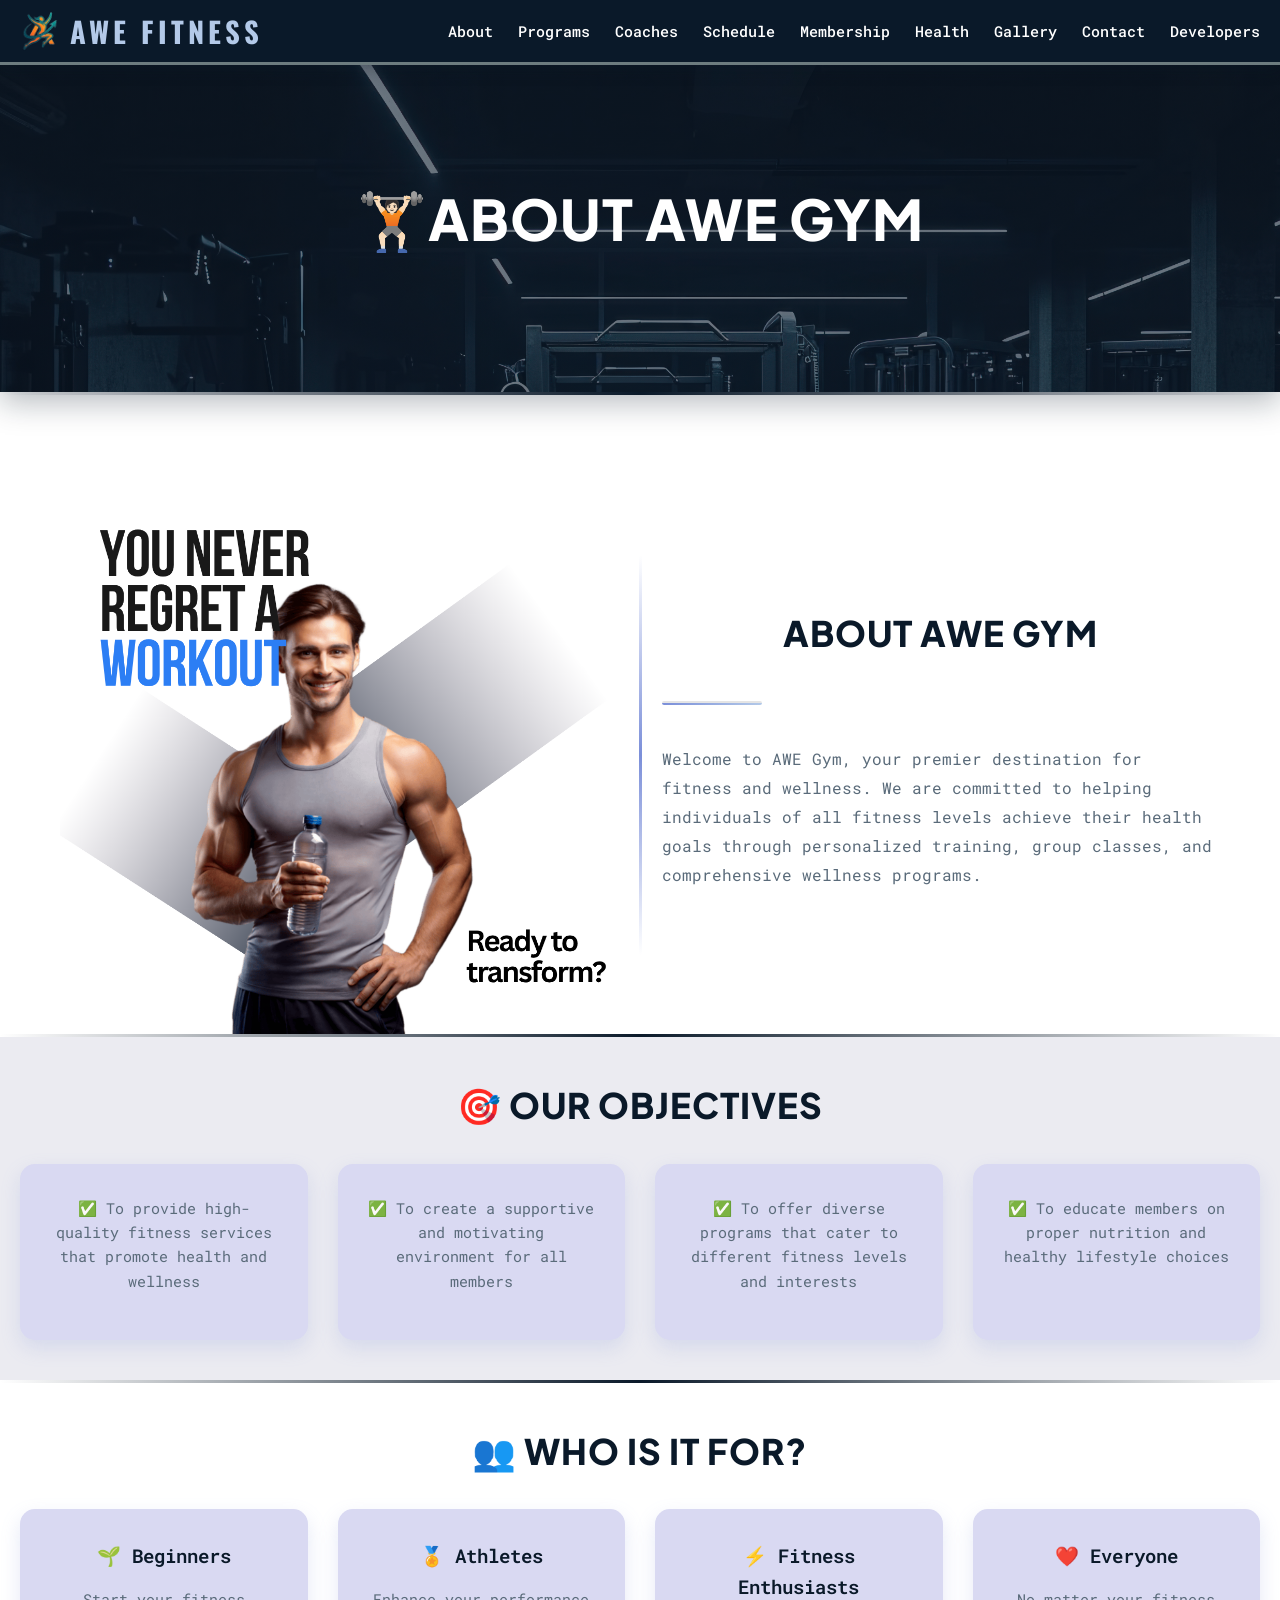
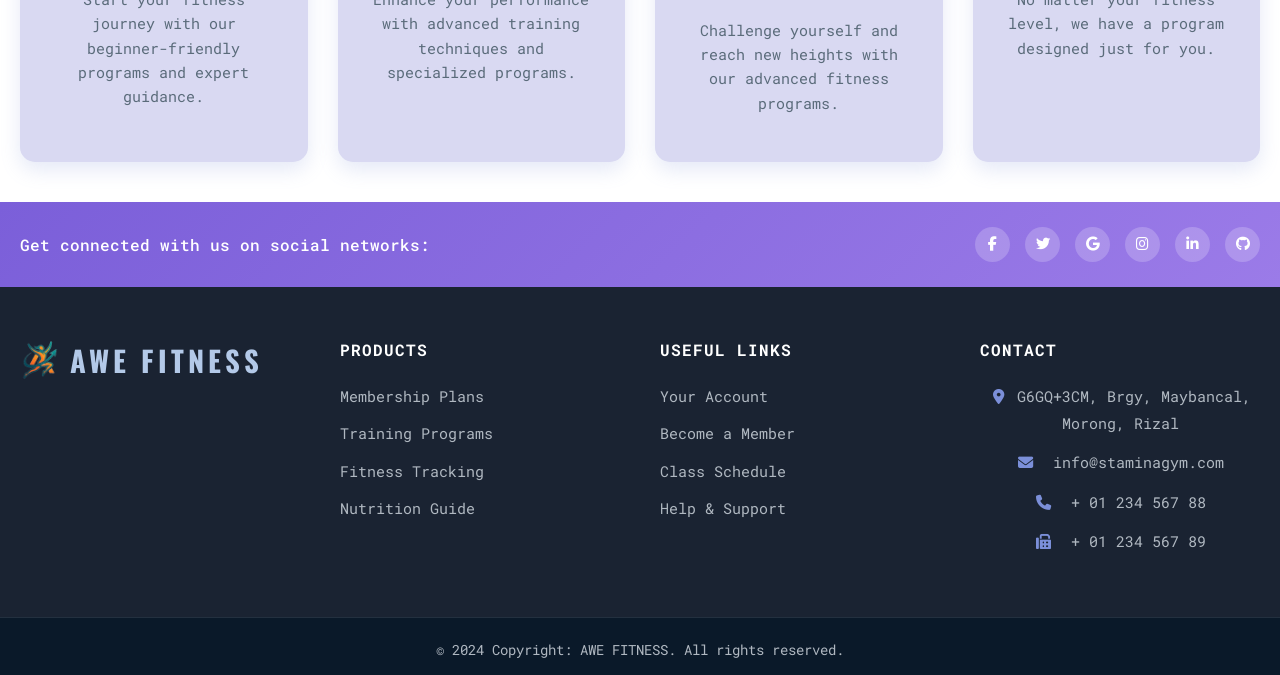
==== commit 6ad83636: "k nasdhuashd Co-authored-by: TaikiCantCode <wilbertcruz750@gmail.com>  Co-authored-by: Copilot <copi" ====
--- a/about.html
+++ b/about.html
@@ -3,7 +3,7 @@
   <head>
     <meta charset="UTF-8" />
     <meta name="viewport" content="width=device-width, initial-scale=1.0" />
-    <title>STAMINA - About</title>
+    <title>AWE FIT - About</title>
     <link rel="stylesheet" href="css/styles.css" />
   </head>
   <body>
@@ -41,7 +41,7 @@
     <main>
       <!-- Hero Section -->
       <section class="hero about-hero">
-        <h1>About AWE Gym</h1>
+        <h1>🏋🏻About AWE Gym</h1>
       </section>
       <hr/>
 
@@ -131,71 +131,58 @@
       </section>
     </main>
 
-    <footer>
-      <!-- Social Media Banner -->
-      <div class="footer-social-banner">
-        <p>Get connected with us on social networks:</p>
-        <div class="social-icons">
-          <a href="#" aria-label="Facebook"
-            ><i class="fab fa-facebook-f"></i
-          ></a>
-          <a href="#" aria-label="Twitter"><i class="fab fa-twitter"></i></a>
-          <a href="#" aria-label="Google"><i class="fab fa-google"></i></a>
-          <a href="#" aria-label="Instagram"
-            ><i class="fab fa-instagram"></i
-          ></a>
-          <a href="#" aria-label="LinkedIn"
-            ><i class="fab fa-linkedin-in"></i
-          ></a>
-          <a href="#" aria-label="GitHub"><i class="fab fa-github"></i></a>
+<footer>
+        <!-- Social Media Banner -->
+        <div class="footer-social-banner">
+            <p>Get connected with us on social networks:</p>
+            <div class="social-icons">
+                <a href="#" aria-label="Facebook"><i class="fab fa-facebook-f"></i></a>
+                <a href="#" aria-label="Twitter"><i class="fab fa-twitter"></i></a>
+                <a href="#" aria-label="Google"><i class="fab fa-google"></i></a>
+                <a href="#" aria-label="Instagram"><i class="fab fa-instagram"></i></a>
+                <a href="#" aria-label="LinkedIn"><i class="fab fa-linkedin-in"></i></a>
+                <a href="#" aria-label="GitHub"><i class="fab fa-github"></i></a>
+            </div>
         </div>
-      </div>
 
-      <!-- Footer Content -->
-      <div class="footer-content">
-        <div class="footer-column">
-          <h4>COMPANY NAME</h4>
-          <p>
-            Here you can use rows and columns to organize your footer content.
-            Lorem ipsum dolor sit amet, consectetur adipisicing elit.
-          </p>
+        <!-- Footer Content -->
+        <div class="footer-content">
+            <div class="footer-column">
+                <a href="index.html"><div class="logo"><img src="src/logo.png" alt="AWE Fitness Logo" class="logo-img">AWE Fitness</div></a>
+            </div>
+            <div class="footer-column">
+                <h4>PRODUCTS</h4>
+                <ul>
+                    <li><a href="membership.html">Membership Plans</a></li>
+                    <li><a href="programs.html">Training Programs</a></li>
+                    <li><a href="schedule.html">Fitness Tracking</a></li>
+                    <li><a href="health.html">Nutrition Guide</a></li>
+                </ul>
+            </div>
+            <div class="footer-column">
+                <h4>USEFUL LINKS</h4>
+                <ul>
+                    <li><a href="#">Your Account</a></li>
+                    <li><a href="membership.html">Become a Member</a></li>
+                    <li><a href="schedule.html">Class Schedule</a></li>
+                    <li><a href="contact.html">Help & Support</a></li>
+                </ul>
+            </div>
+            <div class="footer-column">
+                <h4>CONTACT</h4>
+                <p><i class="fas fa-map-marker-alt"></i>G6GQ+3CM, Brgy, Maybancal, Morong, Rizal</p>
+                <p><i class="fas fa-envelope"></i> info@staminagym.com</p>
+                <p><i class="fas fa-phone"></i> + 01 234 567 88</p>
+                <p><i class="fas fa-fax"></i> + 01 234 567 89</p>
+            </div>
         </div>
-        <div class="footer-column">
-          <h4>PRODUCTS</h4>
-          <ul>
-            <li><a href="#">Membership Plans</a></li>
-            <li><a href="#">Training Programs</a></li>
-            <li><a href="#">Fitness Tracking</a></li>
-            <li><a href="#">Nutrition Guide</a></li>
-          </ul>
+
+        <!-- Copyright -->
+        <div class="footer-copyright">
+            <p>&copy; 2024 Copyright: AWE FITNESS. All rights reserved.</p>
         </div>
-        <div class="footer-column">
-          <h4>USEFUL LINKS</h4>
-          <ul>
-            <li><a href="#">Your Account</a></li>
-            <li><a href="#">Become a Member</a></li>
-            <li><a href="#">Class Schedule</a></li>
-            <li><a href="#">Help & Support</a></li>
-          </ul>
-        </div>
-        <div class="footer-column">
-          <h4>CONTACT</h4>
-          <p><i class="fas fa-map-marker-alt"></i> New York, NY 10012, US</p>
-          <p><i class="fas fa-envelope"></i> info@staminagym.com</p>
-          <p><i class="fas fa-phone"></i> + 01 234 567 88</p>
-          <p><i class="fas fa-fax"></i> + 01 234 567 89</p>
-        </div>
-      </div>
-
-      <!-- Copyright -->
-      <div class="footer-copyright">
-        <p>&copy; 2024 Copyright: STAMINA Gym. All rights reserved.</p>
-      </div>
     </footer>
 
-    <link
-      rel="stylesheet"
-      href="https://cdnjs.cloudflare.com/ajax/libs/font-awesome/6.4.0/css/all.min.css"
-    />
-  </body>
+    <link rel="stylesheet" href="https://cdnjs.cloudflare.com/ajax/libs/font-awesome/6.4.0/css/all.min.css">
+</body>
 </html>
--- a/css/styles.css
+++ b/css/styles.css
@@ -284,6 +284,306 @@
     background: linear-gradient(135deg, #B3C9E8, #7B8FD9);
 }
 
+/* Class Cards Section */
+.class-grid {
+    display: grid;
+    grid-template-columns: repeat(auto-fit, minmax(350px, 1fr));
+    gap: 30px;
+    margin-top: 40px;
+}
+
+.class-card {
+    background: #FFF;
+    border-radius: 12px;
+    overflow: hidden;
+    box-shadow: 0 10px 30px rgba(0, 0, 0, 0.1);
+    transition: all 0.3s ease;
+    border-top: 5px solid #7B8FD9;
+}
+
+.class-card:hover {
+    transform: translateY(-10px);
+    box-shadow: 0 20px 50px rgba(0, 0, 0, 0.15);
+}
+
+.class-header {
+    padding: 25px;
+    color: #0A1929;
+    display: flex;
+    align-items: center;
+    gap: 15px;
+}
+
+.class-icon {
+    font-size: 2.5rem;
+    flex-shrink: 0;
+}
+
+.class-header h3 {
+    margin: 0;
+    font-size: 1.5rem;
+    flex: 1;
+}
+
+.difficulty-badge {
+    display: inline-block;
+    padding: 6px 12px;
+    border-radius: 20px;
+    font-size: 0.75rem;
+    font-weight: 700;
+    text-transform: uppercase;
+    letter-spacing: 0.5px;
+    white-space: nowrap;
+}
+
+.difficulty-badge.beginner {
+    background: rgba(255, 255, 255, 0.3);
+    color: #0A1929;
+}
+
+.difficulty-badge.intermediate {
+    background: rgba(255, 255, 255, 0.3);
+    color: #0A1929;
+}
+
+.difficulty-badge.advanced {
+    background: rgba(255, 255, 255, 0.3);
+    color: #0A1929;
+}
+
+.class-body {
+    padding: 25px;
+}
+
+.class-description {
+    color: #5A6B7A;
+    font-size: 0.95rem;
+    line-height: 1.7;
+    margin: 0 0 20px 0;
+}
+
+.class-details {
+    display: grid;
+    grid-template-columns: 1fr 1fr;
+    gap: 15px;
+    margin-bottom: 20px;
+    padding-bottom: 20px;
+    border-bottom: 2px solid #E0E0E0;
+}
+
+.detail-item {
+    color: #0A1929;
+    font-size: 0.9rem;
+}
+
+.detail-item strong {
+    color: #7B8FD9;
+    display: block;
+    margin-bottom: 3px;
+}
+
+.class-body h4 {
+    color: #0A1929;
+    font-size: 1rem;
+    margin: 20px 0 12px 0;
+}
+
+.benefits-list {
+    list-style: none;
+    padding: 0;
+    margin: 0 0 20px 0;
+}
+
+.benefits-list li {
+    color: #5A6B7A;
+    padding: 8px 0 8px 25px;
+    position: relative;
+    font-size: 0.9rem;
+    line-height: 1.5;
+}
+
+.benefits-list li::before {
+    content: "✓";
+    position: absolute;
+    left: 0;
+    color: #7B8FD9;
+    font-weight: 700;
+    font-size: 1.1rem;
+}
+
+.class-btn {
+    display: inline-block;
+    background: #7B8FD9;
+    color: #FFF;
+    padding: 12px 30px;
+    border-radius: 5px;
+    text-decoration: none;
+    font-weight: 600;
+    transition: all 0.3s ease;
+    font-size: 0.95rem;
+}
+
+.class-btn:hover {
+    background: #0A1929;
+    transform: translateX(3px);
+}
+
+/* Programs Page */
+.programs-grid {
+    display: grid;
+    grid-template-columns: repeat(auto-fit, minmax(380px, 1fr));
+    gap: 40px;
+    margin-top: 0;
+    margin-bottom: 40px;
+}
+
+.program-card {
+    background: #FFF;
+    border-radius: 12px;
+    overflow: hidden;
+    box-shadow: 0 10px 35px rgba(0, 0, 0, 0.12);
+    transition: all 0.3s ease;
+    border-top: 6px solid #7B8FD9;
+}
+
+.program-card:hover {
+    transform: translateY(-12px);
+    box-shadow: 0 25px 60px rgba(0, 0, 0, 0.18);
+}
+
+.program-header {
+    padding: 25px;
+    color: #0A1929;
+    display: flex;
+    align-items: center;
+    gap: 15px;
+}
+
+.program-icon {
+    font-size: 2.8rem;
+    flex-shrink: 0;
+}
+
+.program-title-section {
+    flex: 1;
+}
+
+.program-title-section h3 {
+    margin: 0 0 5px 0;
+    font-size: 1.6rem;
+    color: #0A1929;
+}
+
+.program-subtitle {
+    margin: 0;
+    color: rgba(10, 25, 41, 0.7);
+    font-size: 0.9rem;
+    font-weight: 500;
+}
+
+.program-body {
+    padding: 30px;
+}
+
+.program-description {
+    color: #5A6B7A;
+    font-size: 0.95rem;
+    line-height: 1.7;
+    margin: 0 0 25px 0;
+}
+
+.program-grid-info {
+    display: grid;
+    grid-template-columns: 1fr 1fr;
+    gap: 15px;
+    margin-bottom: 25px;
+    padding-bottom: 25px;
+    border-bottom: 2px solid #E0E0E0;
+}
+
+.info-item {
+    color: #0A1929;
+    font-size: 0.9rem;
+}
+
+.info-item strong {
+    color: #7B8FD9;
+    display: block;
+    margin-bottom: 3px;
+    font-weight: 600;
+}
+
+.program-body h4 {
+    color: #0A1929;
+    font-size: 1.05rem;
+    margin: 20px 0 12px 0;
+    text-transform: none;
+    letter-spacing: normal;
+}
+
+.program-body > p {
+    color: #5A6B7A;
+    font-size: 0.9rem;
+    line-height: 1.7;
+    margin: 0 0 20px 0;
+}
+
+.benefits-list {
+    list-style: none;
+    padding: 0;
+    margin: 0 0 25px 0;
+}
+
+.benefits-list li {
+    color: #5A6B7A;
+    padding: 8px 0 8px 25px;
+    position: relative;
+    font-size: 0.9rem;
+    line-height: 1.5;
+}
+
+.benefits-list li::before {
+    content: "✓";
+    position: absolute;
+    left: 0;
+    color: #7B8FD9;
+    font-weight: 700;
+    font-size: 1.1rem;
+}
+
+.program-video {
+    width: 100%;
+    margin: 25px 0;
+    border-radius: 8px;
+    overflow: hidden;
+}
+
+.program-video iframe {
+    width: 100%;
+    height: 250px;
+    border: none;
+}
+
+.program-btn {
+    display: block;
+    background: linear-gradient(135deg, #7B8FD9, #5A6BA8);
+    color: #FFF;
+    padding: 14px 30px;
+    border-radius: 6px;
+    text-decoration: none;
+    font-weight: 700;
+    transition: all 0.3s ease;
+    font-size: 0.95rem;
+    text-align: center;
+    border: 2px solid transparent;
+}
+
+.program-btn:hover {
+    background: linear-gradient(135deg, #5A6BA8, #3F4B7A);
+    transform: translateY(-2px);
+    box-shadow: 0 8px 25px rgba(123, 143, 217, 0.4);
+}
+
 /* Hero Section */
 .hero { 
     background-size: cover;
@@ -400,92 +700,148 @@
     font-weight: 700;
 }
 
-/* Free Plan Section */
-.free-plan-container {
-    display: flex;
-    justify-content: center;
-    padding: 20px;
-}
-
-.free-plan {
-    background: linear-gradient(135deg, #B3C9E8 0%, #D9D9F2 100%);
-    border-radius: 15px;
-    padding: 40px;
+/* Free Trial Promo Section */
+.free-trial-promo {
+    width: 100vw;
+    margin-left: calc(-50vw + 50%);
+    background: linear-gradient(135deg, #7B8FD9 0%, #5A6BA8 50%, #3F4B7A 100%);
+    padding: 80px 20px;
+    position: relative;
+    overflow: hidden;
+}
+
+.free-trial-promo::before {
+    content: '';
+    position: absolute;
+    top: 0;
+    left: 0;
+    right: 0;
+    bottom: 0;
+    background: url('data:image/svg+xml,<svg xmlns="http://www.w3.org/2000/svg" viewBox="0 0 1200 400"><defs><pattern id="grid" width="40" height="40" patternUnits="userSpaceOnUse"><path d="M 40 0 L 0 0 0 40" fill="none" stroke="rgba(255,255,255,0.05)" stroke-width="1"/></pattern></defs><rect width="1200" height="400" fill="url(%23grid)"/></svg>');
+    pointer-events: none;
+}
+
+.free-trial-container {
+    max-width: 1200px;
+    margin: 0 auto;
+    position: relative;
+    z-index: 1;
+}
+
+.free-trial-content {
     text-align: center;
-    max-width: 450px;
-    border: 3px solid #7B8FD9;
-    box-shadow: 0 12px 40px rgba(123, 143, 217, 0.3);
+    color: #FFF;
+}
+
+.free-trial-content h2 {
+    font-size: 3.5rem;
+    font-weight: 800;
+    margin-bottom: 10px;
+    text-shadow: 0 4px 15px rgba(0, 0, 0, 0.3);
+    letter-spacing: 1px;
+}
+
+.free-trial-subtitle {
+    color: #E0E0E0;
+    font-size: 1.3rem;
+    margin-bottom: 50px;
+    opacity: 0.95;
+    font-weight: 600;
+    letter-spacing: 0.5px;
+}
+
+.free-trial-highlights {
+    display: grid;
+    grid-template-columns: repeat(auto-fit, minmax(150px, 1fr));
+    gap: 30px;
+    margin-bottom: 60px;
+    max-width: 900px;
+    margin-left: auto;
+    margin-right: auto;
+}
+
+.highlight {
+    background: rgba(255, 255, 255, 0.15);
+    padding: 25px 20px;
+    border-radius: 12px;
+    backdrop-filter: blur(10px);
+    border: 1px solid rgba(255, 255, 255, 0.2);
     transition: all 0.3s ease;
 }
 
-.free-plan:hover {
+.highlight:hover {
+    background: rgba(255, 255, 255, 0.25);
     transform: translateY(-5px);
-    box-shadow: 0 16px 50px rgba(123, 143, 217, 0.4);
-}
-
-.free-plan h3 {
-    color: #0A1929;
-    margin-bottom: 15px;
-    font-size: 1.5rem;
+    box-shadow: 0 8px 30px rgba(0, 0, 0, 0.2);
+}
+
+.highlight-icon {
+    font-size: 2.5rem;
+    display: block;
+    margin-bottom: 10px;
+}
+
+.highlight p {
+    font-size: 1rem;
+    margin: 0;
+    font-weight: 600;
+    color: #FFF;
+}
+
+.btn-cta {
+    display: inline-block;
+    background: #FFD700;
+    color: #0A1929;
+    padding: 18px 50px;
+    font-size: 1.3rem;
     font-weight: 700;
-}
-
-.free-plan .price {
-    font-size: 3rem;
-    font-weight: 700;
-    margin-bottom: 5px;
-    color: #7B8FD9;
-}
-
-.free-plan .duration {
+    border-radius: 50px;
+    text-decoration: none;
+    transition: all 0.3s ease;
+    box-shadow: 0 10px 40px rgba(255, 215, 0, 0.4);
+    letter-spacing: 0.5px;
+    margin-bottom: 20px;
+}
+
+.btn-cta:hover {
+    background: #FFF;
+    color: #0A1929;
+    transform: translateY(-3px);
+    box-shadow: 0 15px 50px rgba(255, 215, 0, 0.6);
+}
+
+.free-trial-terms {
     font-size: 0.95rem;
-    color: #0A1929;
-    margin-bottom: 25px;
-    font-weight: 600;
-}
-
-.free-plan ul {
-    list-style: none;
-    margin: 25px 0;
-    text-align: left;
-}
-
-.free-plan li {
-    margin-bottom: 12px;
-    font-size: 0.95rem;
-    color: #0A1929;
-    padding-left: 25px;
-    position: relative;
-    font-weight: 500;
-}
-
-.free-plan li::before {
-    content: "✓";
-    position: absolute;
-    left: 0;
-    color: #7B8FD9;
-    font-weight: 700;
-}
-
-.free-plan .disclaimer {
-    font-size: 0.85rem;
-    color: #0A1929;
-    margin-top: 20px;
-    margin-bottom: 25px;
+    opacity: 0.9;
     font-style: italic;
-    opacity: 0.9;
-}
-
-.free-plan .btn {
-    background: #7B8FD9;
-    width: 100%;
-    padding: 14px 20px;
-    font-size: 1rem;
-}
-
-.free-plan .btn:hover {
-    background: #0A1929;
-    color: #FFF;
+    margin: 0;
+    color: rgba(255, 255, 255, 0.9);
+}
+
+@media (max-width: 768px) {
+    .free-trial-promo {
+        padding: 60px 20px;
+    }
+    
+    .free-trial-content h2 {
+        font-size: 2rem;
+    }
+    
+    .free-trial-subtitle {
+        font-size: 1.1rem;
+        margin-bottom: 40px;
+    }
+    
+    .free-trial-highlights {
+        grid-template-columns: repeat(2, 1fr);
+        gap: 20px;
+        margin-bottom: 40px;
+    }
+    
+    .btn-cta {
+        padding: 14px 35px;
+        font-size: 1.1rem;
+    }
 }
 
 /* Tables */
@@ -552,7 +908,6 @@
 }
 
 .trainer-schedule .trainer-name {
-    color: #FF6B35;
     font-weight: 600;
     text-align: left;
 }
@@ -564,6 +919,7 @@
     padding: 6px 12px;
     border-radius: 4px;
     display: inline-block;
+
 }
 
 .trainer-schedule .specialty.strength {
@@ -598,7 +954,6 @@
 }
 
 .workout-fuel-header p:first-child {
-    color: #FF6B35;
     font-weight: 700;
     letter-spacing: 2px;
     text-transform: uppercase;
@@ -643,14 +998,14 @@
 
 .audio-track:hover {
     background: #252d44;
-    border-color: #FF6B35;
+    border-color: #96a0b1;
     box-shadow: 0 4px 15px rgba(255, 107, 53, 0.2);
 }
 
 .audio-icon {
     width: 60px;
     height: 60px;
-    background: linear-gradient(135deg, #FF6B35 0%, #F7931E 100%);
+    background: linear-gradient(135deg, #252d44 0%, #96a0b1 100%);
     border-radius: 50%;
     display: flex;
     align-items: center;
@@ -692,7 +1047,7 @@
 .play-button {
     width: 45px;
     height: 45px;
-    background: linear-gradient(135deg, #FF6B35 0%, #F7931E 100%);
+    background: linear-gradient(135deg, #252d44 0%, #737989 100%);
     border-radius: 50%;
     display: flex;
     align-items: center;
@@ -1022,6 +1377,7 @@
     cursor: pointer;
     background: linear-gradient(135deg, rgba(123, 143, 217, 0.05) 0%, rgba(179, 201, 232, 0.05) 100%);
     transition: all 0.3s ease;
+    list-style: none;
 }
 
 .faq-question:hover {
@@ -1049,21 +1405,18 @@
     transition: transform 0.3s ease;
     flex-shrink: 0;
     margin-left: 15px;
-}
-
-.faq-item.active .faq-toggle {
+    pointer-events: none;
+}
+
+.faq-item[open] .faq-toggle {
     transform: rotate(45deg);
 }
 
 .faq-answer {
-    max-height: 0;
+    max-height: 500px;
     overflow: hidden;
     transition: max-height 0.3s ease;
     background: #F9F9F9;
-}
-
-.faq-item.active .faq-answer {
-    max-height: 500px;
 }
 
 .faq-answer p {
@@ -1080,16 +1433,16 @@
 }
 
 @media (max-width: 768px) {
+    .faq-question {
+        padding: 15px 18px;
+    }
+    
     .faq-question h3 {
         font-size: 0.95rem;
     }
     
     .faq-item {
         border-radius: 10px;
-    }
-    
-    .faq-question {
-        padding: 15px 18px;
     }
     
     .faq-answer p {
@@ -1414,6 +1767,196 @@
     margin-bottom: 15px;
 }
 
+/* Developers Page Layout */
+.developers-container {
+    display: flex;
+    gap: 40px;
+    max-width: 1400px;
+    margin: 0 auto;
+    padding: 40px 20px;
+}
+
+.developers-sidebar {
+    flex: 0 0 280px;
+    background: #F5F5F5;
+    padding: 30px 20px;
+    border-radius: 10px;
+    height: fit-content;
+    position: sticky;
+    top: 120px;
+}
+
+.shortcut-role {
+    font-size: 0.85rem;
+    color: #7B8FD9;
+    margin: 5px 0 0 0;
+    font-weight: 600;
+    padding-left: 8px;
+}
+
+.developers-content {
+    flex: 1;
+    min-width: 0;
+}
+
+.developer-profile {
+    margin-bottom: 60px;
+    padding-bottom: 40px;
+    border-bottom: 2px solid #E0E0E0;
+}
+
+.developer-profile:last-of-type {
+    border-bottom: none;
+}
+
+.profile-header {
+    display: flex;
+    gap: 30px;
+    align-items: flex-start;
+    margin-bottom: 40px;
+    background: linear-gradient(135deg, rgba(123, 143, 217, 0.05) 0%, rgba(179, 201, 232, 0.05) 100%);
+    padding: 30px;
+    border-radius: 12px;
+    border: 1px solid #E0E0E0;
+}
+
+.profile-image {
+    width: 180px;
+    height: 180px;
+    border-radius: 12px;
+    object-fit: cover;
+    border: 3px solid #7B8FD9;
+    flex-shrink: 0;
+}
+
+.profile-info {
+    flex: 1;
+    display: flex;
+    flex-direction: column;
+    justify-content: center;
+}
+
+.profile-info h2 {
+    color: #0A1929;
+    font-size: 2rem;
+    margin: 0 0 10px 0;
+    text-transform: none;
+    letter-spacing: normal;
+}
+
+.profile-role {
+    color: #7B8FD9;
+    font-size: 1.3rem;
+    font-weight: 700;
+    margin: 0 0 10px 0;
+}
+
+.profile-tagline {
+    color: #5A6B7A;
+    font-size: 1rem;
+    margin: 0;
+    font-style: italic;
+}
+
+.profile-details {
+    display: grid;
+    grid-template-columns: 1fr 1fr;
+    gap: 30px;
+}
+
+.detail-section {
+    background: #F9F9F9;
+    padding: 25px;
+    border-radius: 10px;
+    border-left: 4px solid #7B8FD9;
+}
+
+.detail-section h3 {
+    color: #0A1929;
+    font-size: 1.2rem;
+    margin: 0 0 15px 0;
+}
+
+.detail-section p {
+    color: #5A6B7A;
+    margin: 0;
+    line-height: 1.7;
+    font-size: 0.95rem;
+}
+
+.skills-list {
+    list-style: none;
+    padding: 0;
+    margin: 0;
+}
+
+.skills-list li {
+    color: #5A6B7A;
+    padding: 8px 0;
+    padding-left: 25px;
+    position: relative;
+    font-size: 0.95rem;
+}
+
+.skills-list li::before {
+    content: "▸";
+    position: absolute;
+    left: 0;
+    color: #7B8FD9;
+    font-weight: bold;
+    font-size: 1.2rem;
+}
+
+.profile-socials {
+    grid-column: 1 / -1;
+    display: flex;
+    gap: 20px;
+    margin-top: 20px;
+    padding-top: 20px;
+    border-top: 2px solid #E0E0E0;
+}
+
+.profile-socials a {
+    display: inline-flex;
+    align-items: center;
+    justify-content: center;
+    width: 40px;
+    height: 40px;
+    background: #7B8FD9;
+    color: #FFF;
+    border-radius: 50%;
+    transition: all 0.3s ease;
+    text-decoration: none;
+    font-size: 1.1rem;
+}
+
+.profile-socials a:hover {
+    background: #0A1929;
+    transform: translateY(-3px);
+}
+
+.mission-section {
+    background: linear-gradient(135deg, rgba(123, 143, 217, 0.08) 0%, rgba(179, 201, 232, 0.08) 100%);
+    padding: 40px;
+    border-radius: 12px;
+    border-left: 5px solid #7B8FD9;
+}
+
+.mission-section h2 {
+    color: #0A1929;
+    font-size: 1.8rem;
+    margin-bottom: 20px;
+    text-transform: none;
+    letter-spacing: normal;
+}
+
+.mission-section p {
+    color: #5A6B7A;
+    font-size: 1rem;
+    line-height: 1.8;
+    margin: 0;
+}
+
 /* Hamburger Menu - CSS Only */
 .hamburger-toggle {
     display: none;
@@ -1471,6 +2014,17 @@
     }
     
     .health-sidebar {
+        flex: 1;
+        position: static;
+        top: auto;
+    }
+
+    .developers-container {
+        flex-direction: column;
+        gap: 30px;
+    }
+    
+    .developers-sidebar {
         flex: 1;
         position: static;
         top: auto;
@@ -1579,6 +2133,20 @@
     .grid {
         grid-template-columns: 1fr;
     }
+
+    .class-grid {
+        grid-template-columns: 1fr;
+    }
+
+    .class-header {
+        flex-direction: column;
+        text-align: center;
+        gap: 10px;
+    }
+
+    .class-details {
+        grid-template-columns: 1fr;
+    }
     
     /* Membership Plans & Flex */
     .membership-plans, .flex {
@@ -1653,6 +2221,32 @@
         position: static;
         top: auto;
     }
+
+    .developers-container {
+        flex-direction: column;
+        gap: 30px;
+    }
+    
+    .developers-sidebar {
+        flex: 1;
+        position: static;
+        top: auto;
+    }
+    
+    .profile-header {
+        flex-direction: column;
+        text-align: center;
+    }
+    
+    .profile-details {
+        grid-template-columns: 1fr;
+    }
+    
+    .profile-image {
+        width: 150px;
+        height: 150px;
+        margin: 0 auto;
+    }
     
     .diet-grid,
     .wellness-grid {
@@ -1770,6 +2364,62 @@
     .card {
         padding: 20px 15px;
     }
+
+    .class-card {
+        border-top-width: 3px;
+    }
+
+    .class-header {
+        padding: 20px;
+        gap: 10px;
+    }
+
+    .class-icon {
+        font-size: 2rem;
+    }
+
+    .class-header h3 {
+        font-size: 1.2rem;
+    }
+
+    .class-body {
+        padding: 15px;
+    }
+
+    .class-description {
+        font-size: 0.9rem;
+    }
+
+    .difficulty-badge {
+        font-size: 0.65rem;
+        padding: 5px 10px;
+    }
+
+    .class-details {
+        gap: 10px;
+        padding-bottom: 15px;
+        margin-bottom: 15px;
+    }
+
+    .detail-item {
+        font-size: 0.85rem;
+    }
+
+    .class-body h4 {
+        margin: 15px 0 10px 0;
+        font-size: 0.9rem;
+    }
+
+    .benefits-list li {
+        padding: 6px 0 6px 20px;
+        font-size: 0.85rem;
+    }
+
+    .class-btn {
+        width: 100%;
+        text-align: center;
+        padding: 10px 20px;
+    }
     
     /* Form */
     form {
@@ -1826,6 +2476,35 @@
     
     .content-with-image img {
         flex: 0 0 100%;
+    }
+
+    /* Developers Page Mobile */
+    .profile-header {
+        flex-direction: column;
+        text-align: center;
+        gap: 20px;
+    }
+
+    .profile-image {
+        width: 120px;
+        height: 120px;
+        margin: 0 auto;
+    }
+
+    .profile-details {
+        grid-template-columns: 1fr;
+    }
+
+    .profile-socials {
+        justify-content: center;
+    }
+
+    .mission-section {
+        padding: 25px 15px;
+    }
+
+    .mission-section h2 {
+        font-size: 1.4rem;
     }
 }
 
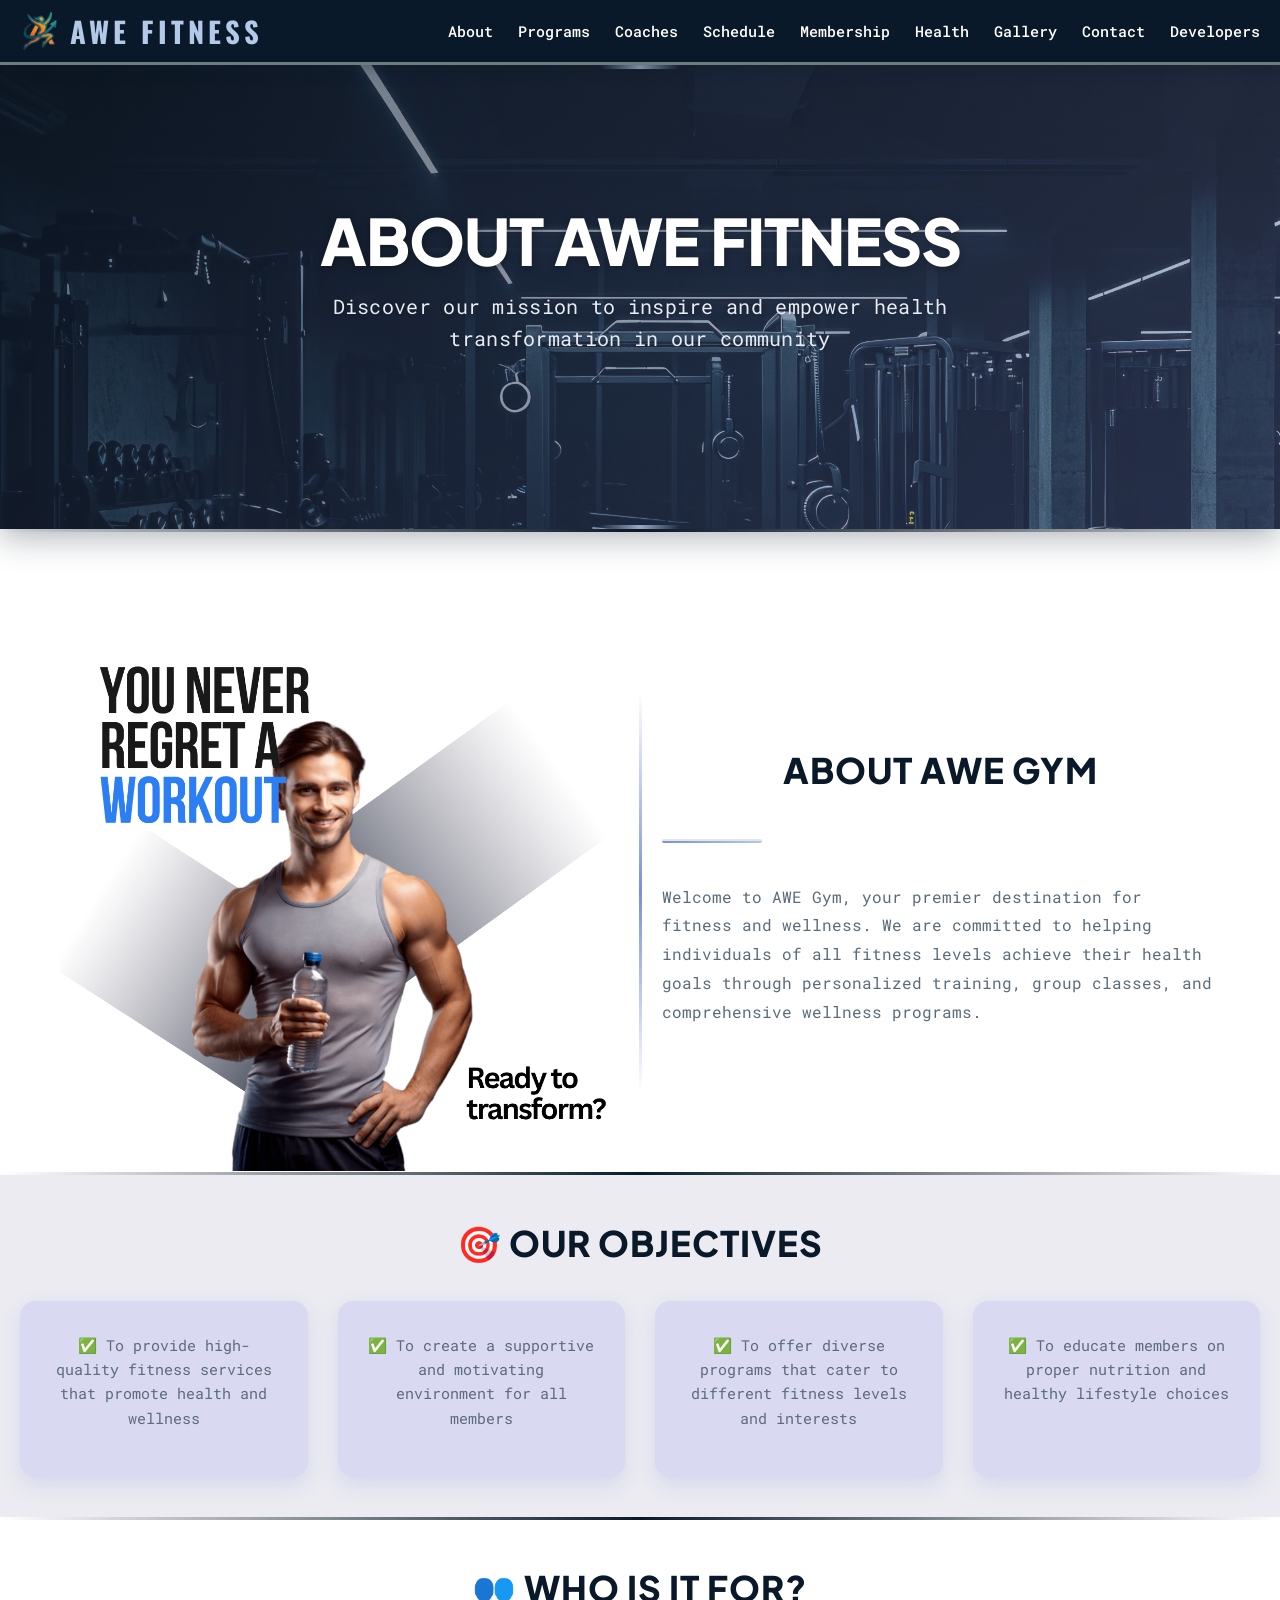
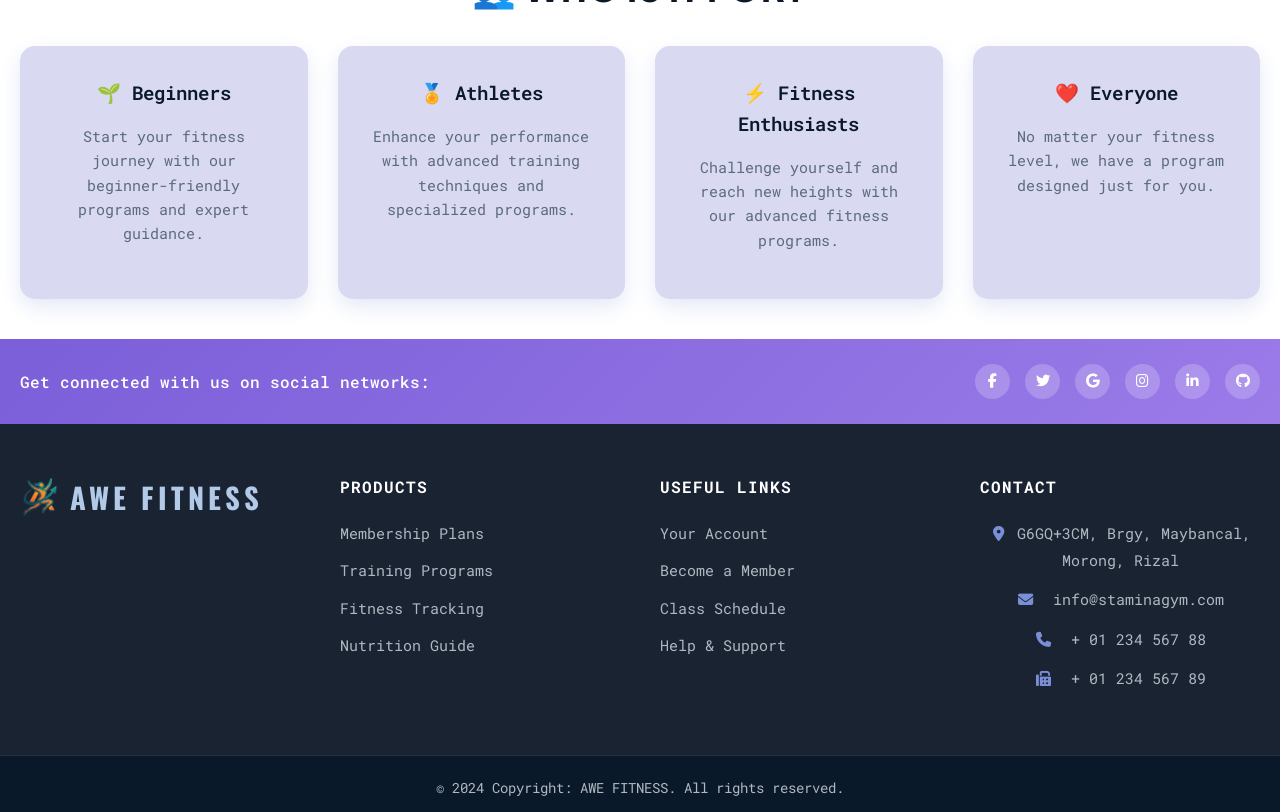
==== commit d9a657f3: "omg ayoko na Co-authored-by: Copilot <copilot@github.com>" ====
--- a/about.html
+++ b/about.html
@@ -41,7 +41,8 @@
     <main>
       <!-- Hero Section -->
       <section class="hero about-hero">
-        <h1>🏋🏻About AWE Gym</h1>
+        <h1>About AWE Fitness</h1>
+        <p>Discover our mission to inspire and empower health transformation in our community</p>
       </section>
       <hr/>
 
--- a/css/styles.css
+++ b/css/styles.css
@@ -590,38 +590,82 @@
     background-position: center;
     background-attachment: fixed;
     color: #FFF;
-    padding: 120px 20px;
+    padding: 140px 20px;
     display: flex;
     align-items: center;
     justify-content: center;
     flex-direction: column;
     box-shadow: 0 10px 30px rgba(10, 25, 41, 0.3);
-}
-
-.home-hero { background-image: linear-gradient(rgba(10, 25, 41, 0.6), rgba(10, 25, 41, 0.6)), url(../src/background.jpg); }
-.developer-hero { background-image: linear-gradient(rgba(10, 25, 41, 0.6), rgba(10, 25, 41, 0.6)), url(../src/Developers/background.avif); }
-.about-hero { background-image: linear-gradient(rgba(10, 25, 41, 0.6), rgba(10, 25, 41, 0.6)), url(../src/background.jpg); }
-.gallery-hero { background-image: linear-gradient(rgba(10, 25, 41, 0.6), rgba(10, 25, 41, 0.6)), url(../src/gallery/background.jpg); }
-.program-hero { background-image: linear-gradient(rgba(10, 25, 41, 0.6), rgba(10, 25, 41, 0.6)), url(../src/workoutbg.jpg); }
-.trainer-hero { background-image: linear-gradient(rgba(10, 25, 41, 0.6), rgba(10, 25, 41, 0.6)), url(../src/trainer/background.avif); }
-.health-hero { background-image: linear-gradient(rgba(10, 25, 41, 0.6), rgba(10, 25, 41, 0.6)), url(../src/health/background.jpg); }
+    text-align: center;
+    position: relative;
+}
+
+.hero::before {
+    content: '';
+    position: absolute;
+    top: 0;
+    left: 50%;
+    transform: translateX(-50%);
+    width: 80px;
+    height: 4px;
+    background: linear-gradient(90deg, transparent, #B3C9E8, transparent);
+    opacity: 0.8;
+}
+
+.hero::after {
+    content: '';
+    position: absolute;
+    bottom: 0;
+    left: 50%;
+    transform: translateX(-50%);
+    width: 80px;
+    height: 4px;
+    background: linear-gradient(90deg, transparent, #B3C9E8, transparent);
+    opacity: 0.8;
+}
+
+.home-hero { background-image: linear-gradient(135deg, rgba(10, 25, 41, 0.65) 0%, rgba(123, 143, 217, 0.3) 100%), url(../src/background.jpg); }
+.developer-hero { background-image: linear-gradient(135deg, rgba(10, 25, 41, 0.65) 0%, rgba(123, 143, 217, 0.3) 100%), url(../src/Developers/background.avif); }
+.about-hero { background-image: linear-gradient(135deg, rgba(10, 25, 41, 0.65) 0%, rgba(123, 143, 217, 0.3) 100%), url(../src/background.jpg); }
+.gallery-hero { background-image: linear-gradient(135deg, rgba(10, 25, 41, 0.65) 0%, rgba(123, 143, 217, 0.3) 100%), url(../src/gallery/background.jpg); }
+.program-hero { background-image: linear-gradient(135deg, rgba(10, 25, 41, 0.65) 0%, rgba(123, 143, 217, 0.3) 100%), url(../src/workoutbg.jpg); }
+.trainer-hero { background-image: linear-gradient(135deg, rgba(10, 25, 41, 0.65) 0%, rgba(123, 143, 217, 0.3) 100%), url(../src/trainer/background.avif); }
+.health-hero { background-image: linear-gradient(135deg, rgba(10, 25, 41, 0.65) 0%, rgba(123, 143, 217, 0.3) 100%), url(../src/health/background.jpg); }
 
 .hero h1 {
-    font-size: 3.5rem;
-    margin-bottom: 20px;
-    line-height: 1.2;
-    color: #FFF;
+    font-family: "Plus Jakarta Sans", sans-serif;
+    font-size: 4rem;
+    font-weight: 800;
+    margin-bottom: 15px;
+    line-height: 1.1;
+    color: #FFF;
+    letter-spacing: -1px;
+    text-shadow: 0 2px 10px rgba(0, 0, 0, 0.3);
 }
 
 .hero p {
-    font-size: 1.3rem;
-    margin-bottom: 30px;
-    color: #FFF;
+    font-size: 1.25rem;
+    margin-bottom: 35px;
+    color: #E8EDF5;
+    font-weight: 400;
+    max-width: 700px;
+    letter-spacing: 0.3px;
+    text-shadow: 0 1px 4px rgba(0, 0, 0, 0.2);
 }
 
 .hero .btn {
-    padding: 15px 40px;
-    font-size: 1.1rem;
+    padding: 14px 45px;
+    font-size: 1rem;
+    font-weight: 600;
+    border-radius: 50px;
+    transition: all 0.3s ease;
+    position: relative;
+    box-shadow: 0 4px 15px rgba(0, 0, 0, 0.2);
+}
+
+.hero .btn:hover {
+    transform: translateY(-2px);
+    box-shadow: 0 6px 20px rgba(0, 0, 0, 0.3);
 }
 
 /* Offer boxes */
@@ -2070,7 +2114,9 @@
     
     /* Hero Section */
     .hero h1 {
-        font-size: 2rem;
+        font-size: 2.2rem;
+        font-family: "Plus Jakarta Sans", sans-serif;
+        font-weight: 800;
     }
 
     .hero p {
@@ -2078,8 +2124,13 @@
     }
     
     .hero {
-        padding: 80px 20px;
-        min-height: 350px;
+        padding: 100px 20px;
+        min-height: 380px;
+    }
+    
+    .hero::before,
+    .hero::after {
+        display: none;
     }
     
     /* Audio Track Responsive */
@@ -2289,23 +2340,26 @@
     
     /* Hero Section */
     .hero h1 {
-        font-size: 1.5rem;
-        margin-bottom: 15px;
+        font-size: 1.7rem;
+        margin-bottom: 12px;
+        font-family: "Plus Jakarta Sans", sans-serif;
+        font-weight: 800;
     }
     
     .hero p {
-        font-size: 0.9rem;
+        font-size: 0.95rem;
         margin-bottom: 20px;
     }
     
     .hero {
-        padding: 60px 15px;
-        min-height: 280px;
+        padding: 70px 15px;
+        min-height: 300px;
     }
     
     .hero .btn {
-        padding: 12px 25px;
+        padding: 12px 30px;
         font-size: 0.95rem;
+        font-weight: 600;
     }
     
     /* Headings */
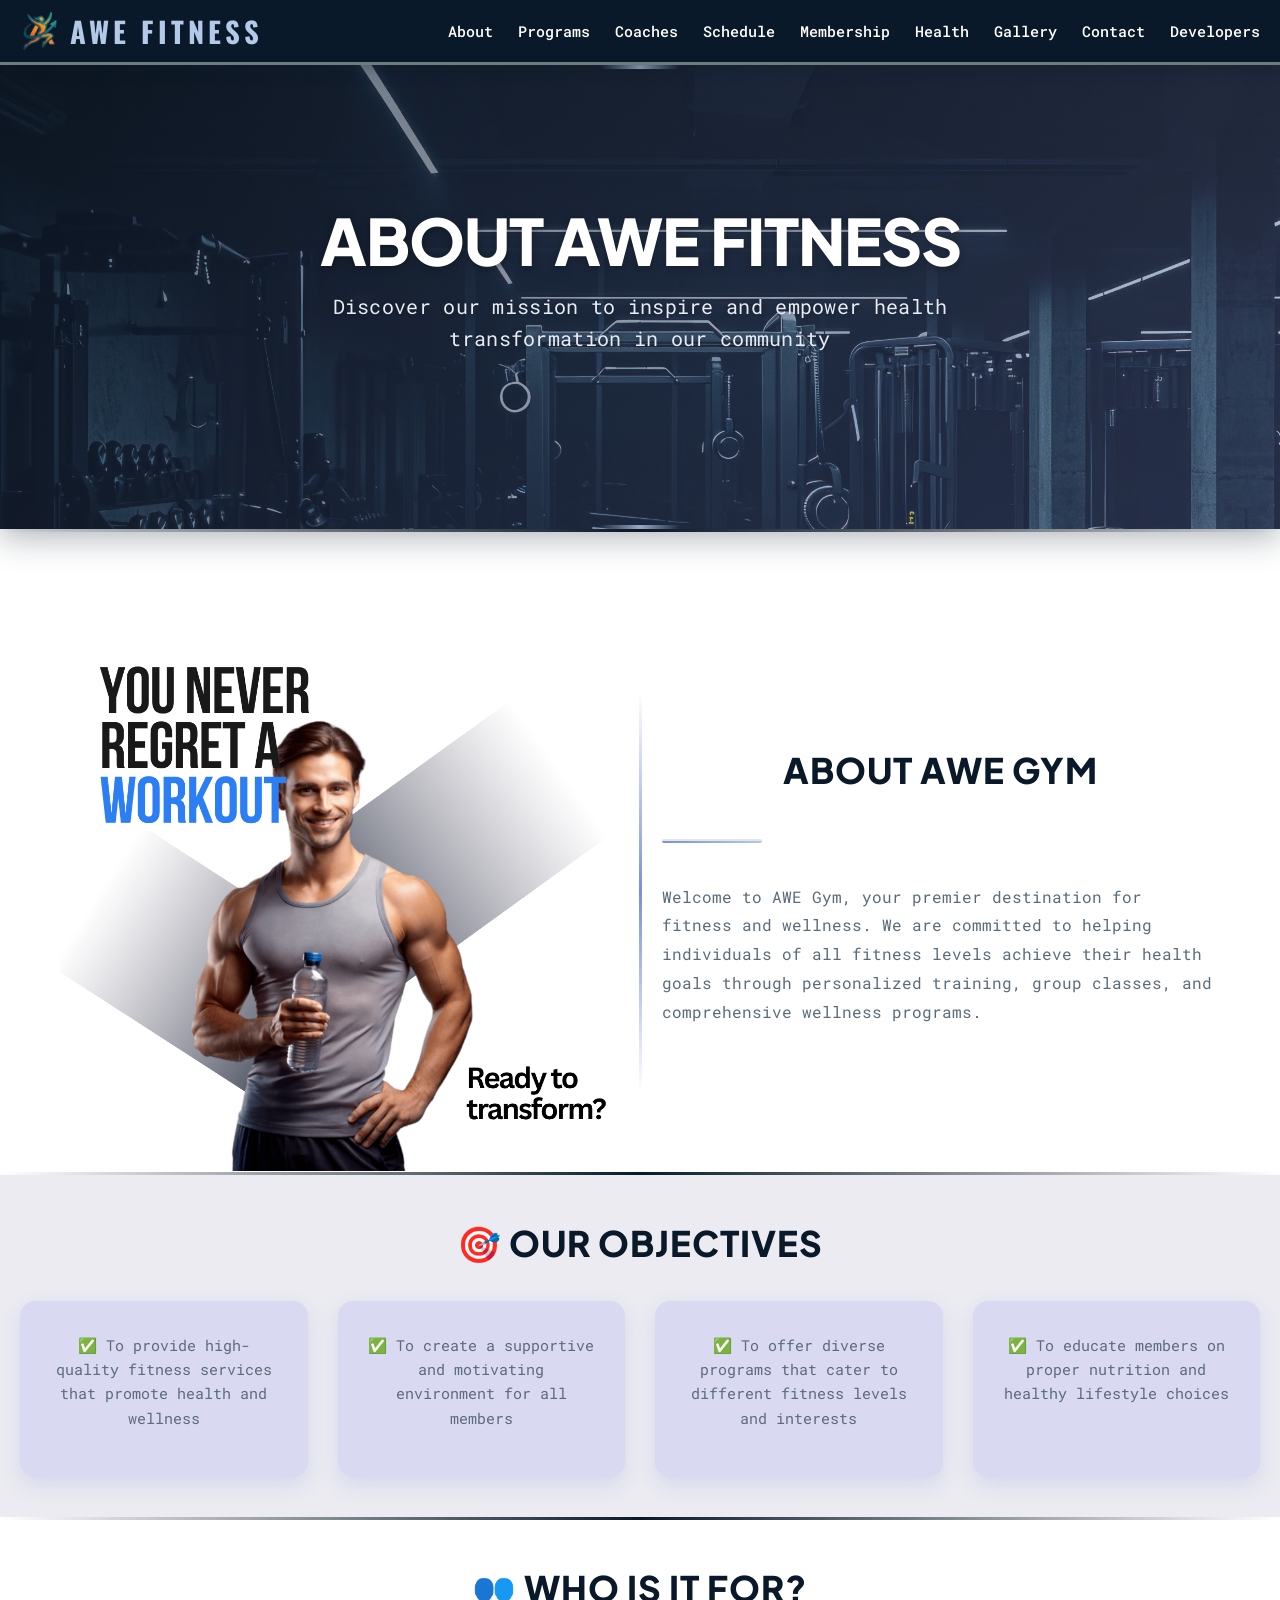
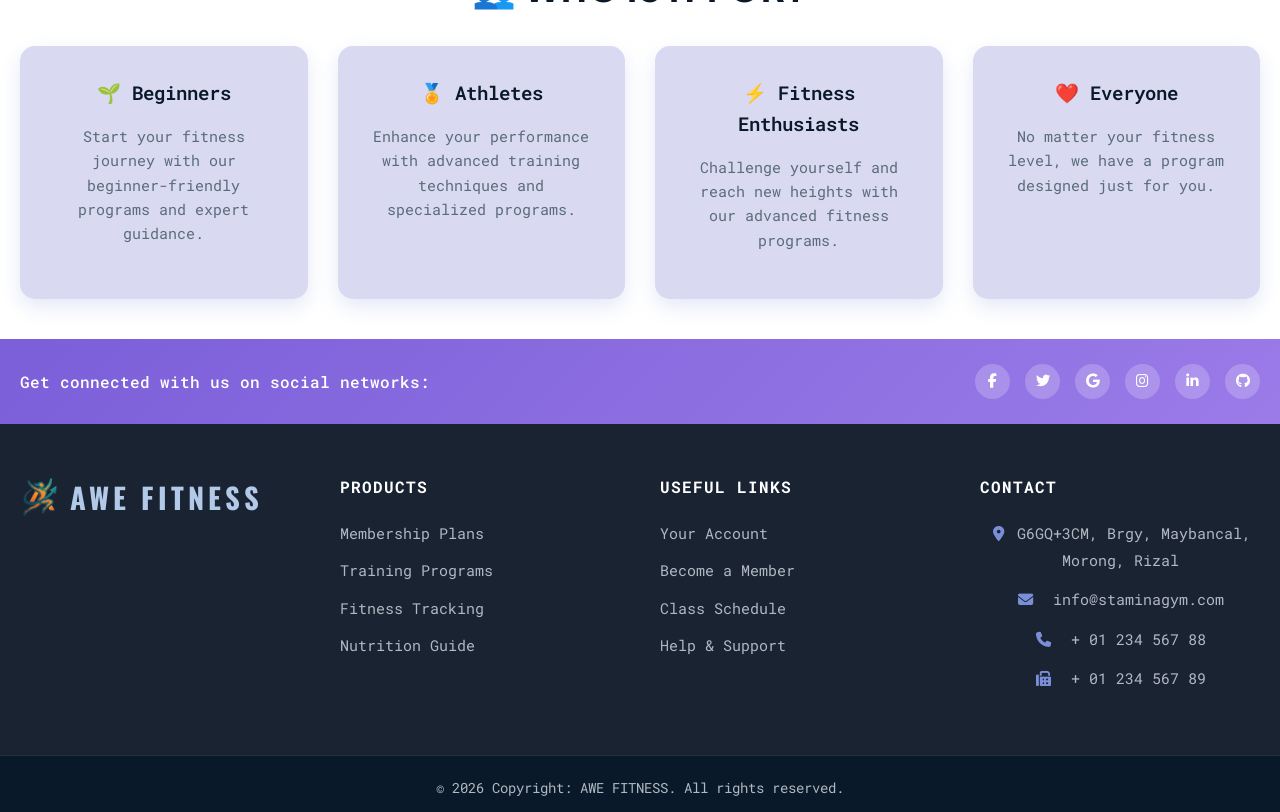
==== commit 85247b54: "naoashs" ====
--- a/about.html
+++ b/about.html
@@ -180,7 +180,7 @@
 
         <!-- Copyright -->
         <div class="footer-copyright">
-            <p>&copy; 2024 Copyright: AWE FITNESS. All rights reserved.</p>
+            <p>&copy; 2026 Copyright: AWE FITNESS. All rights reserved.</p>
         </div>
     </footer>
 
--- a/css/styles.css
+++ b/css/styles.css
@@ -1926,6 +1926,7 @@
     margin: 0;
     line-height: 1.7;
     font-size: 0.95rem;
+    text-align: justify;
 }
 
 .skills-list {
